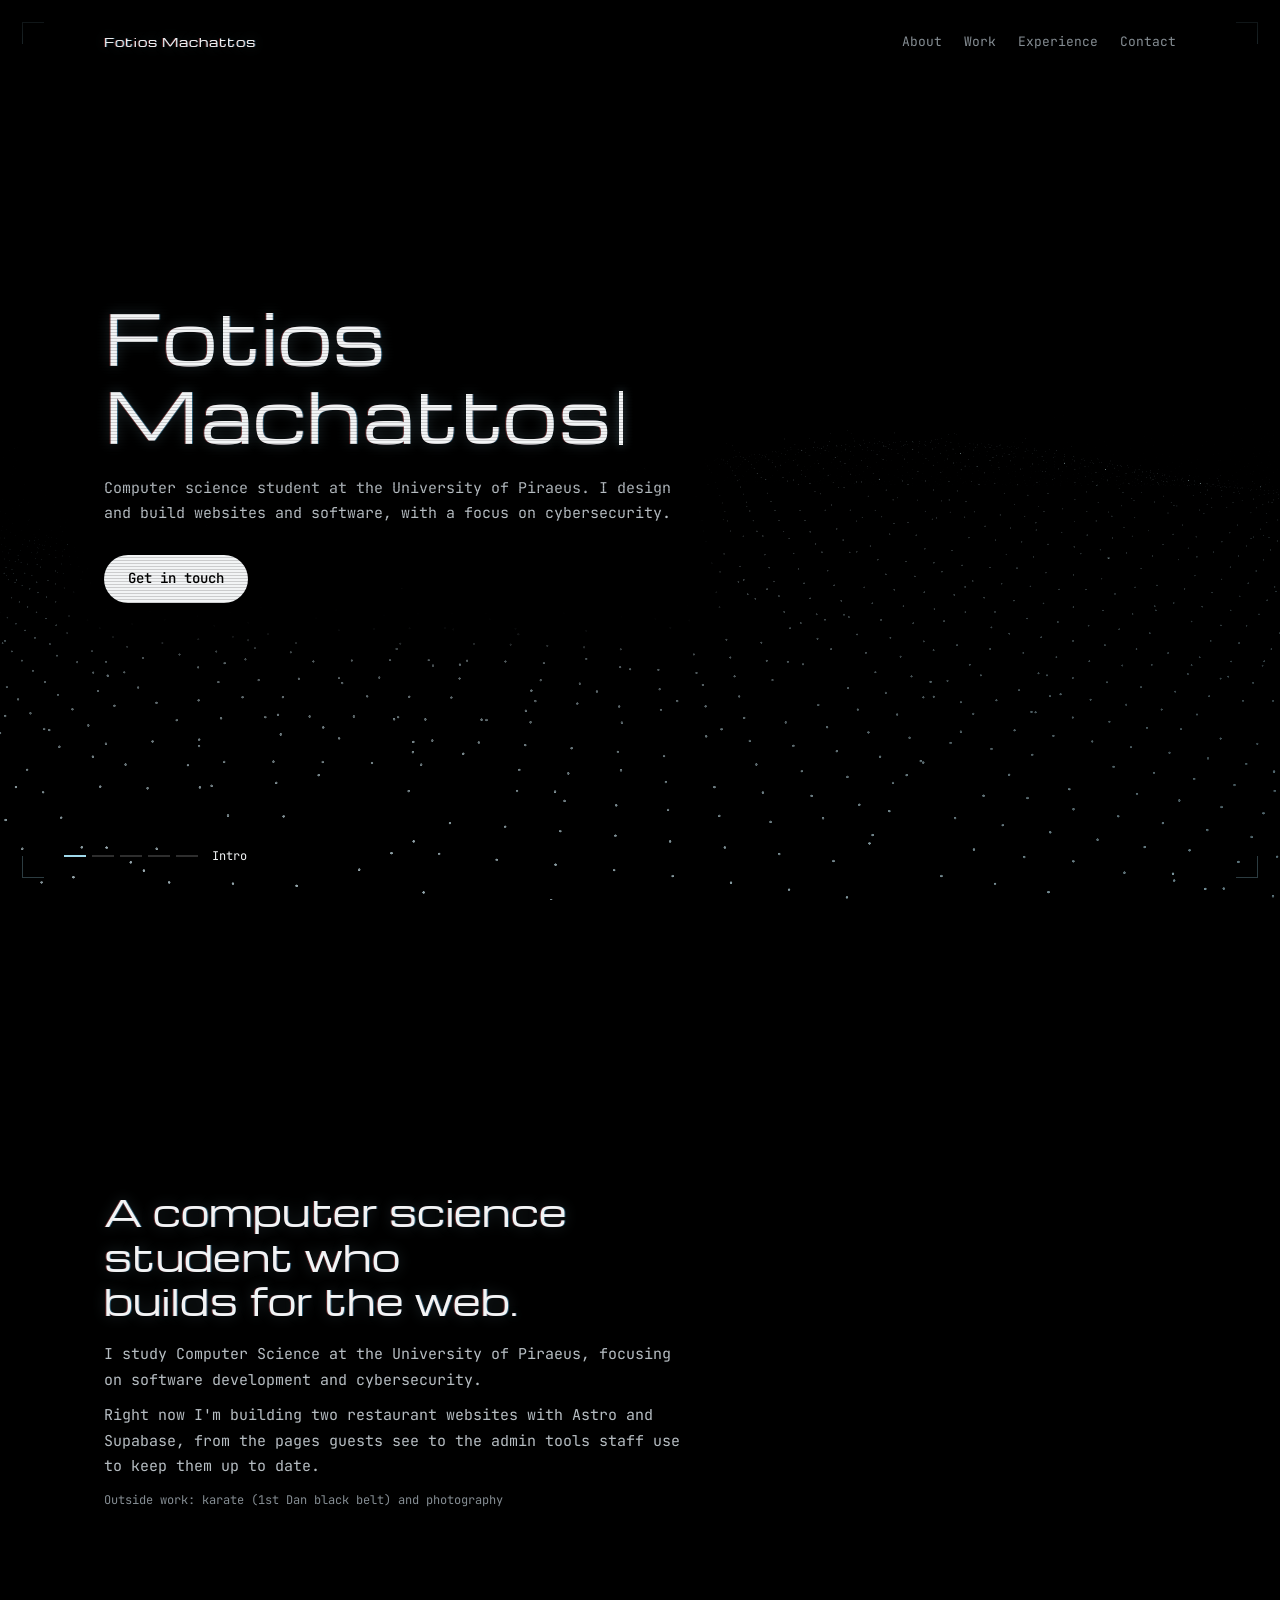
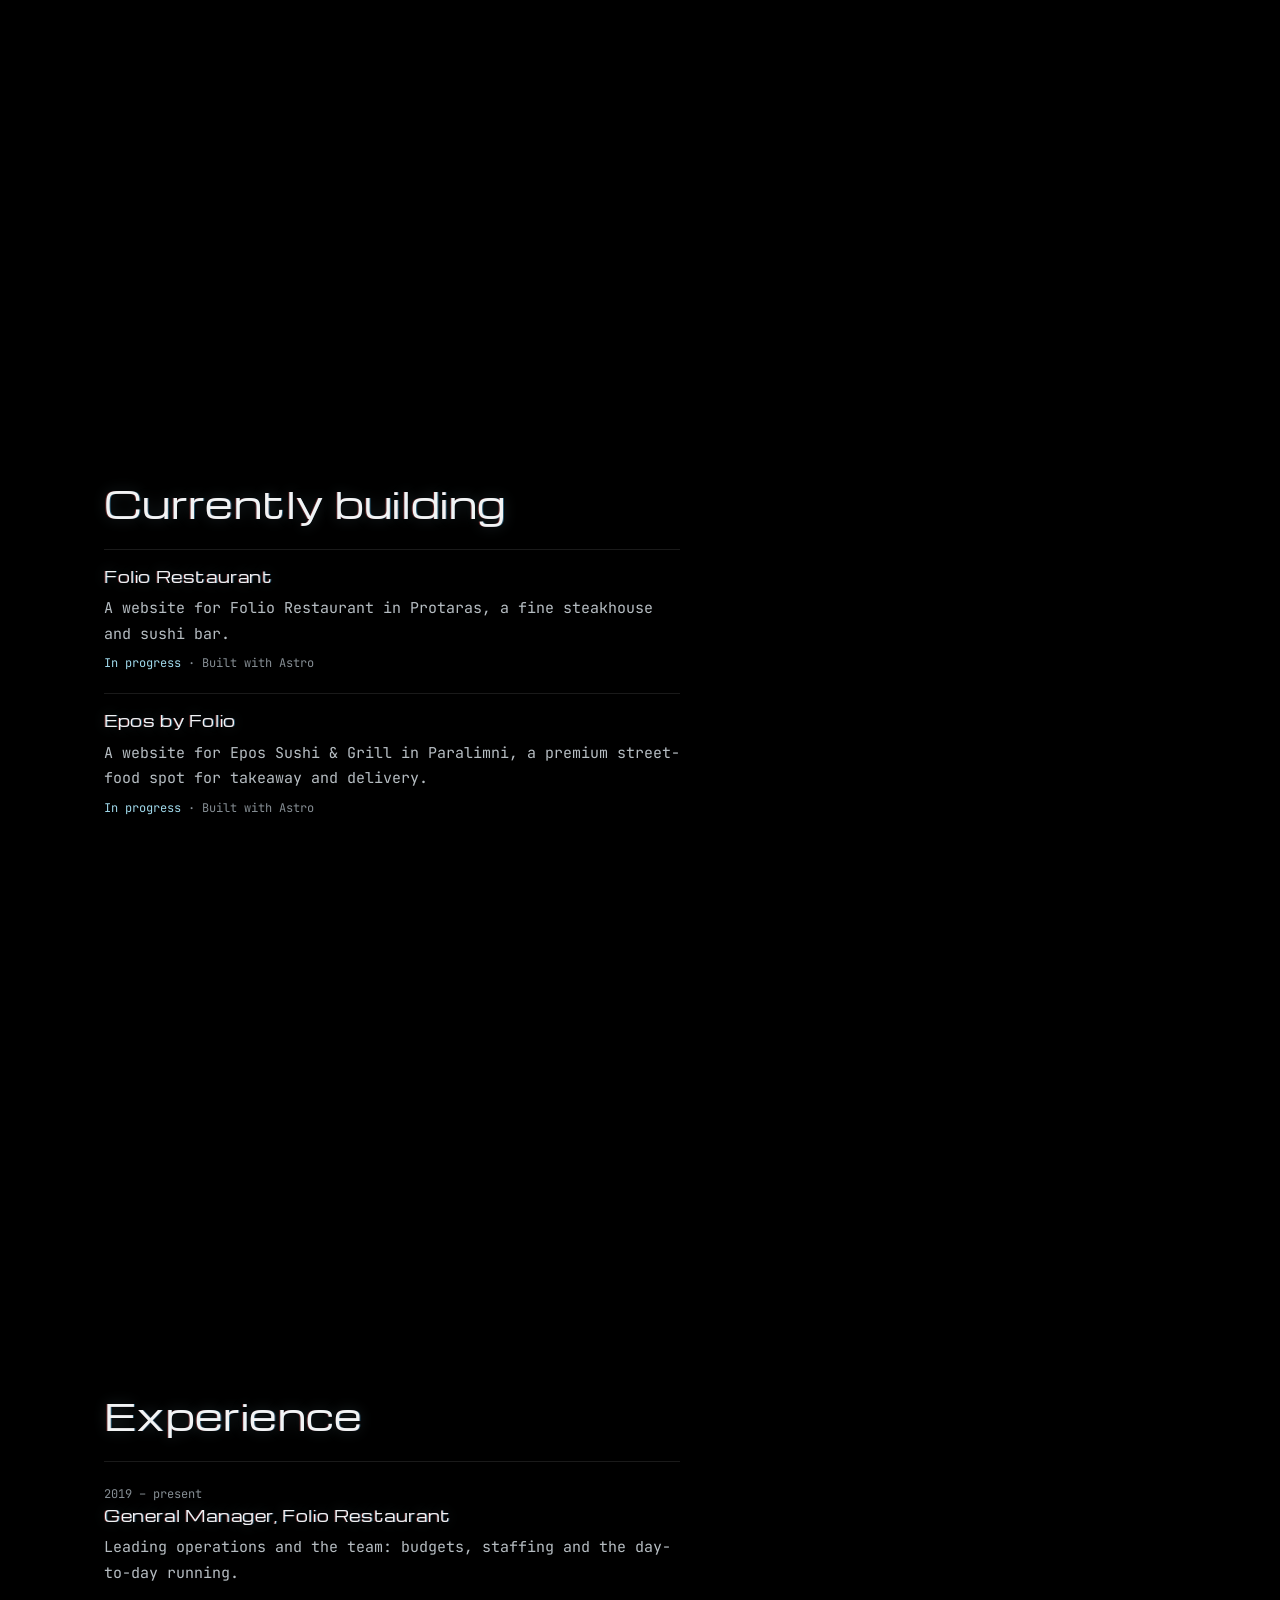
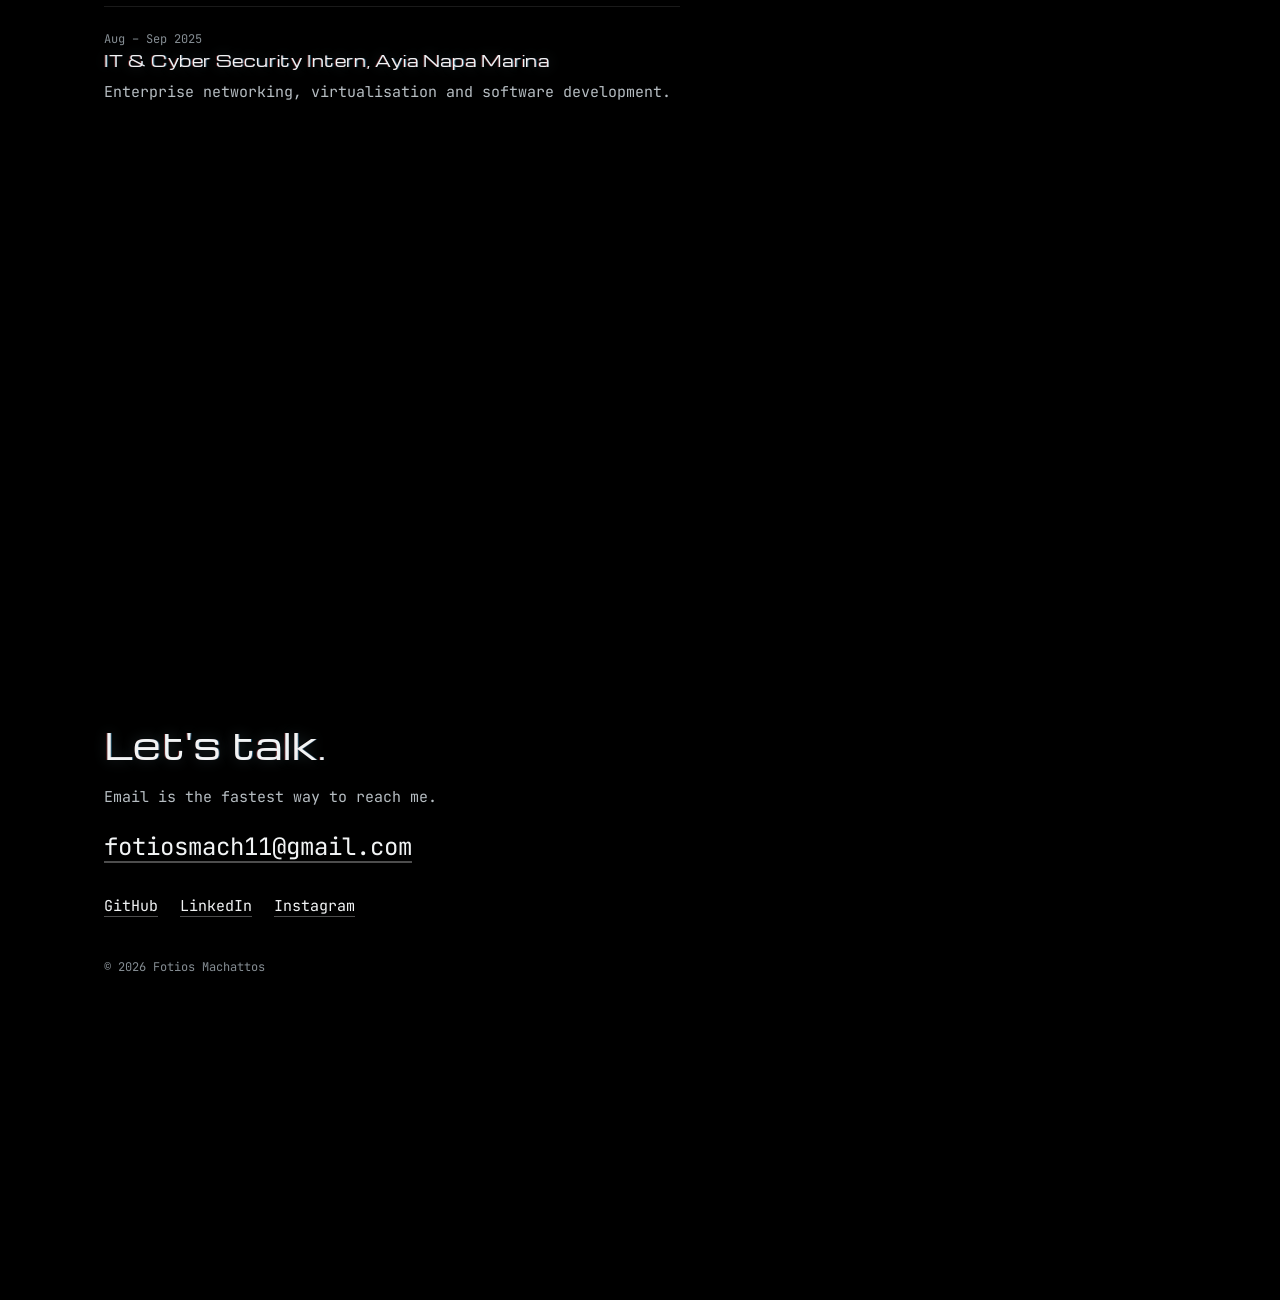
==== index.html @ 20bb39dd "Let the dots show behind text on phones - Replace the dark glow behind text with a tight halo around" ====
<!DOCTYPE html>
<html lang="en">
<head>
  <meta charset="UTF-8">
  <meta name="viewport" content="width=device-width, initial-scale=1.0">
  <meta name="description" content="Fotios Machattos — computer science student at the University of Piraeus, building websites and software.">
  <meta name="theme-color" content="#000000">
  <title>Fotios Machattos</title>
  <script>document.documentElement.classList.add('js');</script>
  <link rel="preconnect" href="https://fonts.googleapis.com">
  <link rel="preconnect" href="https://fonts.gstatic.com" crossorigin>
  <link href="https://fonts.googleapis.com/css2?family=JetBrains+Mono:wght@400;500;700&family=Michroma&display=swap" rel="stylesheet">
  <style>
    /* ── Tokens ─────────────────────────────────────────────── */
    :root {
      --fg:     #F2F4F5;
      --fg-2:   #B6BDC2;
      --fg-3:   #858D93;
      --signal: #9FD8EA;
      --line:   rgba(159,216,234,0.28);
      --rule:   rgba(255,255,255,0.1);

      --display: 'Michroma', ui-sans-serif, system-ui, sans-serif;
      --mono:    'JetBrains Mono', ui-monospace, SFMono-Regular, Menlo, monospace;
      --ease-out: cubic-bezier(0.23, 1, 0.32, 1);
      --gutter: 64px;
    }

    *, *::before, *::after { box-sizing: border-box; margin: 0; padding: 0; }
    html { -webkit-tap-highlight-color: transparent; scroll-padding-top: 96px; }
    @media (prefers-reduced-motion: no-preference) { html { scroll-behavior: smooth; } }
    body {
      font-family: var(--mono);
      font-size: 0.9375rem;
      line-height: 1.7;
      background: #000;
      color: var(--fg-2);
      overflow-x: hidden;
      -webkit-font-smoothing: antialiased;
    }
    a { color: inherit; text-decoration: none; }
    a, button { touch-action: manipulation; }
    button { border: none; background: none; cursor: pointer; font: inherit; color: inherit; }
    ::selection { background: var(--signal); color: #000; }
    :focus-visible { outline: 2px solid var(--signal); outline-offset: 4px; border-radius: 2px; }
    h1, h2, h3 { font-family: var(--display); font-weight: 400; color: var(--fg); text-wrap: balance; }
    p { text-wrap: pretty; }
    .sr-only { position: absolute; width: 1px; height: 1px; overflow: hidden; clip-path: inset(50%); white-space: nowrap; }
    .skip { position: absolute; left: 16px; top: -60px; z-index: 2000; background: var(--fg); color: #000; padding: 10px 16px; border-radius: 999px; }
    .skip:focus { top: 16px; }

    /* ── Scene ──────────────────────────────────────────────── */
    .terrain { position: fixed; left: 0; top: 0; width: 100%; height: 100vh; height: 100lvh; z-index: 0; pointer-events: none; opacity: 0; transition: opacity 1.4s ease-out; }
    .terrain.on { opacity: 1; }
    main { position: relative; z-index: 1; overflow-x: clip; }

    /* ── Frame: corner brackets + chapter rail ──────────────── */
    .corner { position: fixed; z-index: 9; width: 22px; height: 22px; border: 1px solid var(--line); pointer-events: none; }
    .corner.tl { top: 22px; left: 22px; border-right: 0; border-bottom: 0; }
    .corner.tr { top: 22px; right: 22px; border-left: 0; border-bottom: 0; }
    .corner.bl { bottom: 22px; left: 22px; border-right: 0; border-top: 0; }
    .corner.br { bottom: 22px; right: 22px; border-left: 0; border-top: 0; }
    .rail { position: fixed; z-index: 9; left: var(--gutter); bottom: 34px; display: flex; align-items: center; gap: 14px; font-size: 0.75rem; color: var(--fg); pointer-events: none; }
    .ticks { display: flex; gap: 6px; }
    .ticks i { width: 22px; height: 2px; background: rgba(255,255,255,0.18); transition: background-color 0.3s ease; }
    .ticks i.on { background: var(--signal); }

    /* ── Nav ────────────────────────────────────────────────── */
    .nav { position: fixed; z-index: 10; left: 0; right: 0; top: 0; background: linear-gradient(to bottom, rgba(0,0,0,0.85), rgba(0,0,0,0)); }
    .nav-in { max-width: 1200px; margin: 0 auto; padding: 0 var(--gutter); height: 84px; display: flex; align-items: center; gap: 24px; }
    .brand { margin-right: auto; display: inline-flex; align-items: center; min-height: 44px; font-family: var(--display); font-size: 0.75rem; letter-spacing: 0.08em; color: var(--fg); }
    .nav-links { display: flex; gap: 22px; font-size: 0.8125rem; }
    .nav-links a { display: inline-flex; align-items: center; min-height: 44px; color: var(--fg-3); transition: color 0.15s ease; }
    .nav-links a.active { color: var(--fg); }
    @media (hover: hover) and (pointer: fine) { .nav-links a:hover { color: var(--fg); } }
    .nav-links a:active, .brand:active { opacity: 0.6; }
    .burger { display: none; min-height: 44px; padding: 0 18px; border-radius: 999px; border: 1px solid rgba(255,255,255,0.18); font-size: 0.8125rem; color: var(--fg); }

    .mob {
      position: fixed; inset: 0; z-index: 9;
      background: rgba(0,0,0,0.94);
      backdrop-filter: blur(12px); -webkit-backdrop-filter: blur(12px);
      padding: 96px 22px max(56px, env(safe-area-inset-bottom));
      display: flex; flex-direction: column; justify-content: flex-end; gap: 4px;
      opacity: 0; visibility: hidden;
      transition: opacity 0.2s ease, visibility 0s linear 0.2s;
    }
    .mob.open { opacity: 1; visibility: visible; transition: opacity 0.2s ease, visibility 0s; }
    .mob a { font-family: var(--display); font-size: 1.75rem; line-height: 1.5; color: var(--fg); padding: 6px 10px; border-radius: 10px; }
    .mob a:active { background: rgba(255,255,255,0.08); }
    body.menu-open { overflow: hidden; }

    /* ── Chapters ───────────────────────────────────────────── */
    section { min-height: 100vh; min-height: 100svh; display: flex; align-items: center; padding: 96px 0; }
    .wrap { width: 100%; max-width: 1200px; margin: 0 auto; padding: 0 var(--gutter); }
    .copy { max-width: 36rem; position: relative; }
    .copy::before {                               /* soft dark glow so text reads over the dots */
      content: ''; position: absolute; inset: -18% -25% -18% -15%; z-index: -1;
      background: radial-gradient(closest-side, rgba(0,0,0,0.65), transparent);
    }
    .copy p + p { margin-top: 10px; }

    .name { font-size: clamp(2.2rem, 5.4vw, 4.6rem); line-height: 1.12; letter-spacing: 0.01em; margin-bottom: 24px; }
    h2 { font-size: clamp(1.5rem, 2.8vw, 2.3rem); line-height: 1.25; letter-spacing: 0.01em; margin-bottom: 18px; }
    .meta { font-size: 0.75rem; color: var(--fg-3); }
    .tag { color: var(--signal); }

    .cta {
      display: inline-flex; align-items: center; min-height: 48px; margin-top: 28px; padding: 0 24px;
      border-radius: 999px; background: var(--fg); color: #000; font-weight: 500; font-size: 0.875rem;
      transition: background-color 0.15s ease, transform 0.15s var(--ease-out);
    }
    @media (hover: hover) and (pointer: fine) { .cta:hover { background: var(--signal); } }
    .cta:active { transform: scale(0.97); }

    .list { list-style: none; display: grid; gap: 20px; margin-top: 22px; }
    .item { padding-top: 16px; border-top: 1px solid var(--rule); }
    .item h3 { font-size: 0.9375rem; letter-spacing: 0.04em; line-height: 1.5; margin-bottom: 8px; }
    .item .meta { margin-top: 6px; }

    .email {
      display: inline-flex; align-items: center; min-height: 44px; margin-top: 14px;
      font-size: clamp(1.1rem, 2vw, 1.5rem); color: var(--fg); overflow-wrap: anywhere;
      text-decoration: underline; text-underline-offset: 6px; text-decoration-color: rgba(255,255,255,0.3);
      transition: color 0.15s ease, text-decoration-color 0.15s ease;
    }
    .links { display: flex; flex-wrap: wrap; gap: 4px 22px; margin-top: 16px; }
    .links a {
      display: inline-flex; align-items: center; min-height: 44px; color: var(--fg);
      text-decoration: underline; text-underline-offset: 5px; text-decoration-color: rgba(255,255,255,0.3);
      transition: color 0.15s ease, text-decoration-color 0.15s ease;
    }
    @media (hover: hover) and (pointer: fine) {
      .email:hover, .links a:hover { color: var(--signal); text-decoration-color: var(--signal); }
    }
    .email:active, .links a:active { opacity: 0.6; }

    /* ── Motion: each chapter's lines rise in, once ─────────── */
    .js .rise { opacity: 0; transform: translateY(12px); }
    .js .rise.in { opacity: 1; transform: none; transition: opacity 0.9s var(--ease-out) var(--d, 0ms), transform 0.9s var(--ease-out) var(--d, 0ms); }

    /* ── Phones ─────────────────────────────────────────────── */
    @media (max-width: 760px) {
      :root { --gutter: 22px; }
      .nav-links { display: none; }
      .burger { display: inline-flex; align-items: center; }
      .corner { width: 16px; height: 16px; }
      .corner.tl, .corner.bl { left: 10px; } .corner.tr, .corner.br { right: 10px; }
      .corner.tl, .corner.tr { top: 10px; } .corner.bl, .corner.br { bottom: 10px; }
      .rail { display: none; }                                   /* the menu does this job on phones */
      .nav { background: linear-gradient(to bottom, #000 0%, #000 62%, rgba(0,0,0,0) 100%); padding-bottom: 14px; }
      body { font-size: 0.875rem; line-height: 1.65; }
      section { display: block; min-height: 0; padding: 46svh 0 72px; }   /* a window of dots, then the text */
      #top { display: flex; align-items: flex-end; min-height: 100svh; padding: 96px 0 64px; }
      .name { font-size: 2.15rem; margin-bottom: 18px; }
      h2 { font-size: 1.35rem; margin-bottom: 14px; }
      .cta { margin-top: 22px; }
      .list { gap: 16px; margin-top: 18px; }
      .item { padding-top: 14px; }
      /* phones: no dark shapes behind the text; each letter gets a tight dark halo instead,
         so the dots stay visible right up to the words */
      .copy::before { display: none; }
      .copy p, .copy .meta, .copy .email, .copy .links a, .item h3 {
        text-shadow: 0 0 2px #000, 0 0 5px #000, 0 0 10px rgba(0,0,0,0.85); }
      h1, h2 { text-shadow: 0 0 2px #000, 0 0 8px #000, -0.6px 0 rgba(255,90,90,0.35), 0.6px 0 rgba(90,200,255,0.4); }
      .crt { background:
        repeating-linear-gradient(to bottom, rgba(0,0,0,0) 0 2px, rgba(0,0,0,0.09) 2px 3px),
        radial-gradient(ellipse 140% 100% at 50% 50%, transparent 70%, rgba(0,0,0,0.3) 100%); }
    }

    /* ── CRT touches ────────────────────────────────────────── */
    /* faint scanlines + darker edges, like curved glass */
    .crt { position: fixed; inset: 0; z-index: 8; pointer-events: none;
      background:
        repeating-linear-gradient(to bottom, rgba(0,0,0,0) 0 2px, rgba(0,0,0,0.16) 2px 3px),
        radial-gradient(ellipse 120% 95% at 50% 50%, transparent 60%, rgba(0,0,0,0.45) 100%); }
    /* phosphor glow with a hair of colour fringe on display type */
    h1, h2, .item h3, .brand {
      text-shadow: -0.6px 0 rgba(255,90,90,0.35), 0.6px 0 rgba(90,200,255,0.4), 0 0 14px rgba(159,216,234,0.22); }
    /* the name: two fixed lines, with a thin terminal cursor blinking after it */
    .name .ln { display: block; white-space: nowrap; }
    .cursor { display: inline-block; width: max(3px, 0.06em); height: 0.78em; margin-left: 0.1em; background: var(--fg);
      vertical-align: -0.02em; box-shadow: 0 0 10px rgba(159,216,234,0.45);
      animation: blink 1.06s steps(1) infinite; }
    @keyframes blink { 0%, 100% { opacity: 1; } 50% { opacity: 0; } }

    @media (prefers-reduced-motion: reduce) {
      .cursor { animation: none; }
      .js .rise, .js .rise.in { transform: none; transition: opacity 0.3s ease; }
      .terrain, .mob { transition: none; }
    }
  </style>
</head>
<body>
  <a href="#about" class="skip">Skip to content</a>
  <canvas class="terrain" id="terrain" aria-hidden="true"></canvas>

  <div class="crt" aria-hidden="true"></div>
  <div aria-hidden="true">
    <span class="corner tl"></span><span class="corner tr"></span><span class="corner bl"></span><span class="corner br"></span>
    <div class="rail"><span class="ticks"><i></i><i></i><i></i><i></i><i></i></span><span id="railName">Intro</span></div>
  </div>

  <header class="nav">
    <div class="nav-in">
      <a class="brand" href="#top">Fotios Machattos</a>
      <nav class="nav-links" aria-label="Main">
        <a href="#about">About</a><a href="#projects">Work</a><a href="#experience">Experience</a><a href="#contact">Contact</a>
      </nav>
      <button class="burger" id="burger" type="button" aria-expanded="false" aria-controls="mob">Menu</button>
    </div>
  </header>

  <nav class="mob" id="mob" role="dialog" aria-modal="true" aria-label="Menu">
    <a href="#about">About</a>
    <a href="#projects">Work</a>
    <a href="#experience">Experience</a>
    <a href="#contact">Contact</a>
  </nav>

  <main>
    <section id="top" data-name="Intro"><div class="wrap"><div class="copy">
      <h1 class="name rise" aria-label="Fotios Machattos"><span class="ln" aria-hidden="true"><span data-decode>Fotios</span></span><span class="ln" aria-hidden="true"><span data-decode>Machattos</span><span class="cursor"></span></span></h1>
      <p class="rise">Computer science student at the University of Piraeus. I design and build websites and software, with a focus on cybersecurity.</p>
      <a class="cta rise" href="#contact">Get in touch</a>
    </div></div></section>

    <section id="about" data-name="About"><div class="wrap"><div class="copy">
      <h2 class="rise">A computer science student who builds for the web.</h2>
      <p class="rise">I study Computer Science at the University of Piraeus, focusing on software development and cybersecurity.</p>
      <p class="rise">Right now I'm building two restaurant websites with Astro and Supabase, from the pages guests see to the admin tools staff use to keep them up to date.</p>
      <p class="meta rise">Outside work: karate (1st Dan black belt) and photography</p>
    </div></div></section>

    <section id="projects" data-name="Work"><div class="wrap"><div class="copy">
      <h2 class="rise" id="workTitle">Currently building</h2>
      <ul class="list" id="projectList"></ul>
    </div></div></section>

    <section id="experience" data-name="Experience"><div class="wrap"><div class="copy">
      <h2 class="rise">Experience</h2>
      <ul class="list">
        <li class="item rise"><p class="meta"><time datetime="2019">2019 – present</time></p><h3>General Manager, Folio Restaurant</h3><p>Leading operations and the team: budgets, staffing and the day-to-day running.</p></li>
        <li class="item rise"><p class="meta"><time datetime="2025-08">Aug – Sep 2025</time></p><h3>IT &amp; Cyber Security Intern, Ayia Napa Marina</h3><p>Enterprise networking, virtualisation and software development.</p></li>
      </ul>
    </div></div></section>

    <section id="contact" data-name="Contact"><div class="wrap"><div class="copy">
      <h2 class="rise">Let's talk.</h2>
      <p class="rise">Email is the fastest way to reach me.</p>
      <a class="email rise" href="mailto:fotiosmach11@gmail.com">fotiosmach11@gmail.com</a>
      <div class="links rise">
        <a href="https://github.com/fotios11" target="_blank" rel="noopener noreferrer">GitHub<span class="sr-only"> (opens in new tab)</span></a>
        <a href="https://www.linkedin.com/in/fotios-machattos/" target="_blank" rel="noopener noreferrer">LinkedIn<span class="sr-only"> (opens in new tab)</span></a>
        <a href="https://www.instagram.com/fmachattos11/" target="_blank" rel="noopener noreferrer">Instagram<span class="sr-only"> (opens in new tab)</span></a>
      </div>
      <p class="meta rise" style="margin-top:28px">© 2026 Fotios Machattos</p>
    </div></div></section>
  </main>

  <script>
    'use strict';
    const html = document.documentElement;
    const reduce = matchMedia('(prefers-reduced-motion: reduce)').matches;

    /* ════════════════════════════════════════════════════════════
       PROJECTS — edit this list to add, change or remove projects.
       status: "in progress" or "finished"; link is optional
       (when set, the project name links to the site).
       ════════════════════════════════════════════════════════════ */
    const PROJECTS = [
      { title: 'Folio Restaurant', status: 'in progress', tech: 'Astro', link: '',
        summary: 'A website for Folio Restaurant in Protaras, a fine steakhouse and sushi bar.' },
      { title: 'Epos by Folio', status: 'in progress', tech: 'Astro', link: '',
        summary: 'A website for Epos Sushi & Grill in Paralimni, a premium street-food spot for takeaway and delivery.' }
    ];
    (function () {
      const esc = s => String(s).replace(/[&<>"]/g, c => ({ '&': '&amp;', '<': '&lt;', '>': '&gt;', '"': '&quot;' }[c]));
      document.getElementById('workTitle').textContent = PROJECTS.every(p => p.status !== 'finished') ? 'Currently building' : 'Work';
      document.getElementById('projectList').innerHTML = PROJECTS.map(p => `
        <li class="item rise">
          <h3>${p.link ? `<a href="${esc(p.link)}" target="_blank" rel="noopener noreferrer">${esc(p.title)}<span class="sr-only"> (opens in new tab)</span></a>` : esc(p.title)}</h3>
          <p>${esc(p.summary)}</p>
          <p class="meta"><span class="tag">${p.status === 'finished' ? 'Finished' : 'In progress'}</span>${p.tech ? ` · Built with ${esc(p.tech)}` : ''}</p>
        </li>`).join('');
    })();

    /* ── Mobile menu ───────────────────────────────────────── */
    const burger = document.getElementById('burger'), mob = document.getElementById('mob');
    const outside = [document.querySelector('main')];
    function setMenu(open) {
      mob.classList.toggle('open', open);
      document.body.classList.toggle('menu-open', open);
      outside.forEach(el => { el.inert = open; });
      burger.setAttribute('aria-expanded', String(open));
      burger.textContent = open ? 'Close' : 'Menu';
      if (open) mob.querySelector('a').focus();
    }
    burger.addEventListener('click', () => setMenu(!mob.classList.contains('open')));
    mob.querySelectorAll('a').forEach(a => a.addEventListener('click', () => setMenu(false)));

    /* In-page links: scroll so the section's text sits fully on screen,
       not just the top of the section */
    document.querySelectorAll('a[href^="#"]').forEach(a => a.addEventListener('click', e => {
      const target = document.querySelector(a.getAttribute('href'));
      if (!target) return;
      e.preventDefault();
      const copy = target.querySelector('.copy') || target;
      requestAnimationFrame(() => {                             // after the menu has closed
        const r = copy.getBoundingClientRect(), navH = 84, room = innerHeight - navH;
        const y = r.height < room - 48
          ? scrollY + r.top - navH - (room - r.height) * 0.6       // text a little below centre, scene above
          : scrollY + r.top - navH - 16;
        const fullScreen = target.offsetHeight <= innerHeight + 2;   // desktop: one section = one screen
        const top = target.id === 'top' ? 0 : fullScreen ? target.offsetTop : Math.max(0, y);
        scrollTo({ top, behavior: reduce ? 'auto' : 'smooth' });
        history.replaceState(null, '', a.getAttribute('href'));
      });
    }));
    addEventListener('keydown', e => { if (e.key === 'Escape' && mob.classList.contains('open')) { setMenu(false); burger.focus(); } });
    document.addEventListener('touchstart', () => {}, { passive: true });

    /* ── Active nav + chapter rail ─────────────────────────── */
    const navAs = document.querySelectorAll('.nav-links a'), ticks = document.querySelectorAll('.ticks i');
    const secs = [...document.querySelectorAll('main section')];
    const io = new IntersectionObserver(es => es.forEach(en => {
      if (!en.isIntersecting) return;
      const i = secs.indexOf(en.target);
      navAs.forEach(a => a.classList.toggle('active', a.getAttribute('href') === '#' + en.target.id));
      ticks.forEach((t, k) => t.classList.toggle('on', k <= i));
      document.getElementById('railName').textContent = en.target.dataset.name;
    }), { rootMargin: '-45% 0px -50% 0px' });
    secs.forEach(s => io.observe(s));

    /* ── Decode: headings resolve left to right through random glyphs ── */
    const GLYPHS = 'ABCDEFGHJKMNPRSTVXZ0123456789#%/<>=+';
    function decode(el, dur = 900) {
      if (reduce) return;
      const final = el.dataset.text || (el.dataset.text = el.textContent);
      const start = performance.now(); let last = 0;
      clearTimeout(el._done); el._done = setTimeout(() => { el.textContent = final; }, dur + 150);   // always finishes
      (function frame(now) {
        const t = (now - start) / dur;
        if (now - last > 40) {
          last = now;
          const n = Math.floor(t * final.length);
          el.textContent = final.slice(0, n)
            + [...final.slice(n, n + 3)].map(c => c === ' ' ? ' ' : GLYPHS[Math.random() * GLYPHS.length | 0]).join('')
            + final.slice(n + 3).replace(/\S/g, ' ');
        }
        if (t < 1) requestAnimationFrame(frame); else el.textContent = final;
      })(start);
    }
    document.querySelectorAll('h2').forEach(h => h.setAttribute('aria-label', h.textContent));   // screen readers get the real text

    /* ── Reveals ───────────────────────────────────────────── */
    const rev = new IntersectionObserver(es => es.filter(e => e.isIntersecting).forEach(en => {
      en.target.querySelectorAll('.rise').forEach((el, i) => { el.style.setProperty('--d', i * 90 + 'ms'); el.classList.add('in'); });
      en.target.querySelectorAll('[data-decode], h2').forEach((h, k) =>
        setTimeout(() => decode(h, h.matches('[data-decode]') ? 700 : 900), 120 + k * 260));
      rev.unobserve(en.target);
    }), { rootMargin: '0px 0px -10% 0px' });
    secs.forEach(s => rev.observe(s));

    /* ── 3D stage: one dot field that the page scrolls through ─
       hero → about → projects → experience → contact
       terrain → low glide → bird's-eye → tunnel → globe       */
    (function () {
      const hero = document.getElementById('top');
      const canvas = document.getElementById('terrain');
      const name = document.querySelector('.name');
      const gl = canvas.getContext('webgl', { antialias: false, alpha: true, premultipliedAlpha: false });
      if (!gl) return;                                   // keep the CSS floor
      hero.classList.add('gl');

      const VS = `
        attribute vec2 aGrid;
        uniform float uTime; uniform vec2 uBump; uniform float uBumpAmp; uniform float uAmp;
        uniform float uTun; uniform float uSph; uniform vec3 uSphC; uniform float uSphR;
        uniform mat4 uProj; uniform mat4 uView; uniform float uPx;
        varying float vFog; varying float vH;
        float ease(float t) { return t * t * (3.0 - 2.0 * t); }
        void main() {
          float x = aGrid.x, z = aGrid.y;
          float h = sin(x * 0.3 + uTime * 0.5) * 0.45
                  + sin(z * 0.42 - uTime * 0.65) * 0.32
                  + sin((x + z) * 0.18 + uTime * 0.3) * 0.4;
          float rnd = fract(sin(dot(aGrid, vec2(12.9898, 78.233))) * 43758.5453);

          /* terrain */
          vec2 d = vec2(x, z) - uBump;
          float bump = uBumpAmp * exp(-dot(d, d) * 0.045);
          vec3 T = vec3(x, h * uAmp + bump, z);

          /* tunnel: the field curls around the z axis */
          float ang = x / 26.0 * 3.14159 + uTime * 0.04;
          float r = 4.6 + h * 0.3;
          vec3 P = vec3(sin(ang) * r, cos(ang) * r, z);

          /* globe */
          float u = (x + 26.0) / 52.0, v = (4.0 - z) / 50.0;
          float th = u * 6.28318 + uTime * 0.12, ph = v * 3.14159;
          vec3 S = uSphC + uSphR * (1.0 + h * 0.025) * vec3(sin(ph) * cos(th), cos(ph), sin(ph) * sin(th));

          /* staggered morph: each dot leaves at a slightly different moment */
          float bt = ease(clamp(uTun * 1.5 - rnd * 0.5, 0.0, 1.0));
          float bs = ease(clamp(uSph * 1.5 - rnd * 0.5, 0.0, 1.0));
          vec3 pos = mix(mix(T, P, bt), S, bs);

          vec4 mv = uView * vec4(pos, 1.0);
          gl_Position = uProj * mv;
          float depth = -mv.z;
          gl_PointSize = clamp(uPx * 24.0 / depth, 1.2, 4.0 * uPx);
          vFog = clamp(1.0 - (depth - 4.0) / 46.0, 0.0, 1.0);
          vH = h;
        }`;
      const FS = `
        precision mediump float;
        uniform vec3 uNear; uniform vec3 uFar;
        uniform float uAlpha; uniform float uTop; uniform vec2 uRes;
        uniform vec4 uCalmA; uniform vec4 uCalmB; uniform float uCalm;
        varying float vFog; varying float vH;
        void main() {
          vec2 c = gl_PointCoord - 0.5;
          float r = dot(c, c);
          if (r > 0.25) discard;
          float a = smoothstep(0.25, 0.06, r);
          vec3 col = mix(uFar, uNear, clamp(vH * 0.45 + 0.35, 0.0, 1.0));
          /* hero: keep the top of the screen clear behind the name */
          float sy = gl_FragCoord.y / uRes.y;
          float top = mix(1.0, smoothstep(0.82, 0.48, sy), uTop);
          /* dots behind text fade softly so the words stay readable (rects in pixels: x0, y0, x1, y1) */
          vec2 p = gl_FragCoord.xy; float f = 60.0 * uRes.y / 900.0;
          float mA = smoothstep(uCalmA.x - f, uCalmA.x, p.x) * smoothstep(uCalmA.z + f, uCalmA.z, p.x) * smoothstep(uCalmA.y - f, uCalmA.y, p.y) * smoothstep(uCalmA.w + f, uCalmA.w, p.y);
          float mB = smoothstep(uCalmB.x - f, uCalmB.x, p.x) * smoothstep(uCalmB.z + f, uCalmB.z, p.x) * smoothstep(uCalmB.y - f, uCalmB.y, p.y) * smoothstep(uCalmB.w + f, uCalmB.w, p.y);
          float calm = 1.0 - uCalm * max(mA, mB);
          gl_FragColor = vec4(col, a * vFog * vFog * uAlpha * top * calm);
        }`;
      function sh(type, src) { const o = gl.createShader(type); gl.shaderSource(o, src); gl.compileShader(o); return o; }
      const prog = gl.createProgram();
      gl.attachShader(prog, sh(gl.VERTEX_SHADER, VS));
      gl.attachShader(prog, sh(gl.FRAGMENT_SHADER, FS));
      gl.linkProgram(prog);
      if (!gl.getProgramParameter(prog, gl.LINK_STATUS)) { hero.classList.remove('gl'); return; }
      gl.useProgram(prog);

      /* Grid of points (a bit sparser on small screens) */
      const step = innerWidth < 720 ? 0.36 : 0.3;
      const pts = [];
      for (let z = 14; z > -46; z -= step) for (let x = -26; x <= 26; x += step) pts.push(x, z);
      const count = pts.length / 2;
      gl.bindBuffer(gl.ARRAY_BUFFER, gl.createBuffer());
      gl.bufferData(gl.ARRAY_BUFFER, new Float32Array(pts), gl.STATIC_DRAW);
      const aGrid = gl.getAttribLocation(prog, 'aGrid');
      gl.enableVertexAttribArray(aGrid);
      gl.vertexAttribPointer(aGrid, 2, gl.FLOAT, false, 0, 0);

      const U = {};
      ['uTime','uBump','uBumpAmp','uAmp','uTun','uSph','uSphC','uSphR','uProj','uView','uPx',
       'uNear','uFar','uAlpha','uTop','uRes','uCalmA','uCalmB','uCalm'].forEach(n => U[n] = gl.getUniformLocation(prog, n));
      gl.enable(gl.BLEND);

      /* Colours follow the theme tokens */
      function hex(v) { v = v.trim().replace('#', ''); return [0, 2, 4].map(i => parseInt(v.slice(i, i + 2), 16) / 255); }
      function setColours() {
        const cs = getComputedStyle(document.documentElement);
        const light = document.documentElement.getAttribute('data-theme') === 'light';
        gl.uniform3fv(U.uNear, hex(cs.getPropertyValue('--fg')));
        gl.uniform3fv(U.uFar, hex(cs.getPropertyValue('--signal')));
        if (light) gl.blendFunc(gl.SRC_ALPHA, gl.ONE_MINUS_SRC_ALPHA);
        else gl.blendFunc(gl.SRC_ALPHA, gl.ONE);           // additive glow on black
        requestDraw();
      }
      new MutationObserver(setColours).observe(document.documentElement, { attributes: true, attributeFilter: ['data-theme'] });

      /* Matrix helpers */
      function perspective(fovy, aspect, near, far) {
        const f = 1 / Math.tan(fovy / 2), nf = 1 / (near - far);
        return [f / aspect, 0, 0, 0, 0, f, 0, 0, 0, 0, (far + near) * nf, -1, 0, 0, 2 * far * near * nf, 0];
      }
      const sub = (a, b) => [a[0] - b[0], a[1] - b[1], a[2] - b[2]];
      const norm = a => { const l = Math.hypot(a[0], a[1], a[2]); return [a[0] / l, a[1] / l, a[2] / l]; };
      const cross = (a, b) => [a[1] * b[2] - a[2] * b[1], a[2] * b[0] - a[0] * b[2], a[0] * b[1] - a[1] * b[0]];
      const dot3 = (a, b) => a[0] * b[0] + a[1] * b[1] + a[2] * b[2];
      function lookAt(eye, target) {
        const f = norm(sub(target, eye)), r = norm(cross(f, [0, 1, 0])), u = cross(r, f);
        return { m: [r[0], u[0], -f[0], 0, r[1], u[1], -f[1], 0, r[2], u[2], -f[2], 0,
                     -dot3(r, eye), -dot3(u, eye), dot3(f, eye), 1], f, r, u };
      }
      const lerp = (a, b, t) => a + (b - a) * t;
      const lerp3 = (a, b, t) => [lerp(a[0], b[0], t), lerp(a[1], b[1], t), lerp(a[2], b[2], t)];

      /* Chapters: one camera + shape state per section */
      const sections = ['top', 'about', 'projects', 'experience', 'contact'].map(id => document.getElementById(id));
      function chapters(portrait) {
        return [
          { eye: [0, 3.4, 10],  tgt: [0, -0.6, -20], amp: 1,   tun: 0, sph: 0, alpha: 1,    top: 1 }, // hero: the field
          { eye: [-4, 2.2, -2], tgt: [6, -1.6, -26], amp: 0.6, tun: 0, sph: 0, alpha: 0.85, top: 0 }, // about: low glide
          { eye: [0, 9, -6],    tgt: [0, -1, -17],   amp: 1.4, tun: 0, sph: 0, alpha: 0.9,  top: 0 }, // projects: bird's-eye
          { eye: [0, 0, 3],     tgt: [0, 0, -30],    amp: 0.7, tun: 1, sph: 0, alpha: portrait ? 0.85 : 0.38, top: 0 }, // experience: tunnel (dimmed on desktop, where text sits over it)
          { eye: [0, 0, 8],     tgt: [0, 0, -12],    amp: 0.4, tun: 0, sph: 1, alpha: portrait ? 0.5 : 0.85, top: 0 } // contact: globe
        ];
      }
      let anchors = [];
      function measure() {
        const max = document.documentElement.scrollHeight - innerHeight;
        const phone = innerWidth < 760;
        anchors = sections.map((el, i) => {
          if (i === 0) return 0;
          /* phones: each chapter is fully formed when its text is on screen (text sits below a window of dots) */
          const c = el.querySelector('.copy');
          const y = phone && c ? c.getBoundingClientRect().top + scrollY - innerHeight * 0.38 : el.offsetTop - innerHeight * 0.35;
          return Math.min(max, y);
        });
      }
      function stageAt(y, portrait) {
        const C = chapters(portrait);
        let i = 0;
        while (i < anchors.length - 2 && y >= anchors[i + 1]) i++;
        const span = Math.max(1, anchors[i + 1] - anchors[i]);
        let f = Math.min(1, Math.max(0, (y - anchors[i]) / span));
        f = f * f * (3 - 2 * f);
        const a = C[i], b = C[i + 1], o = {};
        for (const k of ['amp', 'tun', 'sph', 'alpha', 'top']) o[k] = lerp(a[k], b[k], f);
        o.eye = lerp3(a.eye, b.eye, f); o.tgt = lerp3(a.tgt, b.tgt, f);
        /* inside the tunnel the camera keeps travelling forward */
        o.eye[2] -= o.tun * 6 * f * (i === 3 ? 1 : 0);
        return o;
      }

      /* Input */
      const FOV = 55 * Math.PI / 180;
      let W = 1, H = 1, px = 1;
      let tx = 0, ty = 0, cx = 0, cy = 0, lastMove = -1e9;
      let bump = [0, -8], bumpT = [0, -8];
      let st = null;                                       // smoothed stage state
      const copies = [...document.querySelectorAll('main .copy')];
      let lastW = -1, lastH = -1;
      function resize() {
        /* Phones show/hide the address bar while scrolling, which fires resize with only a small
           height change. Rebuilding the canvas then causes flicker, so ignore those. */
        const w = canvas.clientWidth, h = canvas.clientHeight;
        if (w === lastW && Math.abs(h - lastH) < 160) return;
        lastW = w; lastH = h;
        px = Math.min(devicePixelRatio || 1, 1.75);
        W = canvas.clientWidth; H = canvas.clientHeight;
        canvas.width = Math.round(W * px); canvas.height = Math.round(H * px);
        gl.viewport(0, 0, canvas.width, canvas.height);
        gl.uniform1f(U.uPx, px * (W < 760 ? 1.45 : 1));
        gl.uniform2f(U.uRes, canvas.width, canvas.height);
        measure();
        requestDraw();
      }
      addEventListener('resize', resize, { passive: true });
      addEventListener('load', measure);
      if (!reduce && matchMedia('(pointer: fine)').matches) {
        addEventListener('pointermove', e => {
          tx = e.clientX / innerWidth * 2 - 1;
          ty = e.clientY / innerHeight * 2 - 1;
          lastMove = performance.now();
        }, { passive: true });
      }

      const t0 = performance.now();
      function draw(now = performance.now()) {
        const t = reduce ? 0 : (now - t0) / 1000;
        const portrait = W / H < 1;
        /* Reduced motion: only the hero field, no scroll-driven travel */
        const goal = stageAt(reduce ? 0 : scrollY, portrait);
        if (reduce) goal.alpha *= Math.max(0, 1 - scrollY / (hero.offsetHeight || innerHeight));
        if (!st || reduce) st = goal;
        else {
          const k = 0.09;                                  // camera inertia
          for (const key of ['amp', 'tun', 'sph', 'alpha', 'top']) st[key] = lerp(st[key], goal[key], k);
          st.eye = lerp3(st.eye, goal.eye, k); st.tgt = lerp3(st.tgt, goal.tgt, k);
        }
        cx += (tx - cx) * 0.05; cy += (ty - cy) * 0.05;

        const eye = [st.eye[0] + cx * 1.6, st.eye[1] - cy * 0.5, st.eye[2]];
        /* phones: tilt the camera down so the field fills the tall, narrow screen (not on the globe) */
        const tilt = portrait ? 5.5 * (1 - st.sph) * (1 - st.tun) : 0;
        const cam = lookAt(eye, [st.tgt[0] + cx * 0.6, st.tgt[1] - tilt, st.tgt[2]]);
        gl.uniformMatrix4fv(U.uProj, false, perspective(FOV, W / H, 0.1, 100));
        gl.uniformMatrix4fv(U.uView, false, cam.m);

        /* Bump under the cursor (ray → ground) or wandering on its own */
        if (now - lastMove < 2500 && eye[1] > 0.3) {
          const th = Math.tan(FOV / 2), aspect = W / H;
          const d = [0, 1, 2].map(i => cam.f[i] + cam.r[i] * tx * th * aspect - cam.u[i] * ty * th);
          if (d[1] < -0.02) { const k = -eye[1] / d[1]; bumpT = [eye[0] + d[0] * k, eye[2] + d[2] * k]; }
        } else {
          bumpT = [Math.sin(t * 0.23) * 9, -10 + Math.cos(t * 0.17) * 6];
        }
        bump[0] += (bumpT[0] - bump[0]) * 0.06; bump[1] += (bumpT[1] - bump[1]) * 0.06;

        gl.uniform2fv(U.uBump, bump);
        gl.uniform1f(U.uBumpAmp, reduce ? 0 : 1.3 * (1 - st.tun) * (1 - st.sph));
        gl.uniform1f(U.uTime, t);
        gl.uniform1f(U.uAmp, st.amp);
        gl.uniform1f(U.uTun, st.tun);
        gl.uniform1f(U.uSph, st.sph);
        gl.uniform3fv(U.uSphC, portrait ? [0, 2.4, -12] : [5.6, 0.3, -10]);
        gl.uniform1f(U.uSphR, portrait ? 3.4 : 4.3);
        gl.uniform1f(U.uAlpha, st.alpha);
        gl.uniform1f(U.uTop, st.top);

        /* the text blocks currently on screen, as rectangles in canvas pixels */
        const rects = [];
        for (const c of copies) {
          const r = c.getBoundingClientRect();
          if (r.bottom > 0 && r.top < innerHeight && rects.length < 2)
            rects.push([r.left * px, (H - r.bottom) * px, r.right * px, (H - r.top) * px]);
        }
        while (rects.length < 2) rects.push([-9, -9, -9, -9]);
        gl.uniform4fv(U.uCalmA, rects[0]); gl.uniform4fv(U.uCalmB, rects[1]);
        gl.uniform1f(U.uCalm, portrait ? 0.35 : 0.55);

        gl.clearColor(0, 0, 0, 0);
        gl.clear(gl.COLOR_BUFFER_BIT);
        gl.drawArrays(gl.POINTS, 0, count);

        if (!reduce && !html.classList.contains('boot'))
          name.style.transform = `translate3d(${(-cx * 10).toFixed(2)}px, ${(-cy * 6).toFixed(2)}px, 0)`;
      }

      /* Loop while the page is visible; reduced motion draws only on demand */
      let running = false, pending = false;
      function requestDraw() {
        if (running || pending) return;
        pending = true;
        requestAnimationFrame(now => { pending = false; draw(now); });
      }
      function loop(now) { if (!running) return; draw(now); requestAnimationFrame(loop); }
      function setRunning() {
        const want = !document.hidden && !reduce;
        if (want && !running) { running = true; requestAnimationFrame(loop); }
        else if (!want) running = false;
      }
      document.addEventListener('visibilitychange', setRunning);
      if (reduce) addEventListener('scroll', requestDraw, { passive: true });

      resize(); setColours(); draw();
      setRunning();
      requestAnimationFrame(() => canvas.classList.add('on'));
    })();

  </script>
</body>
</html>
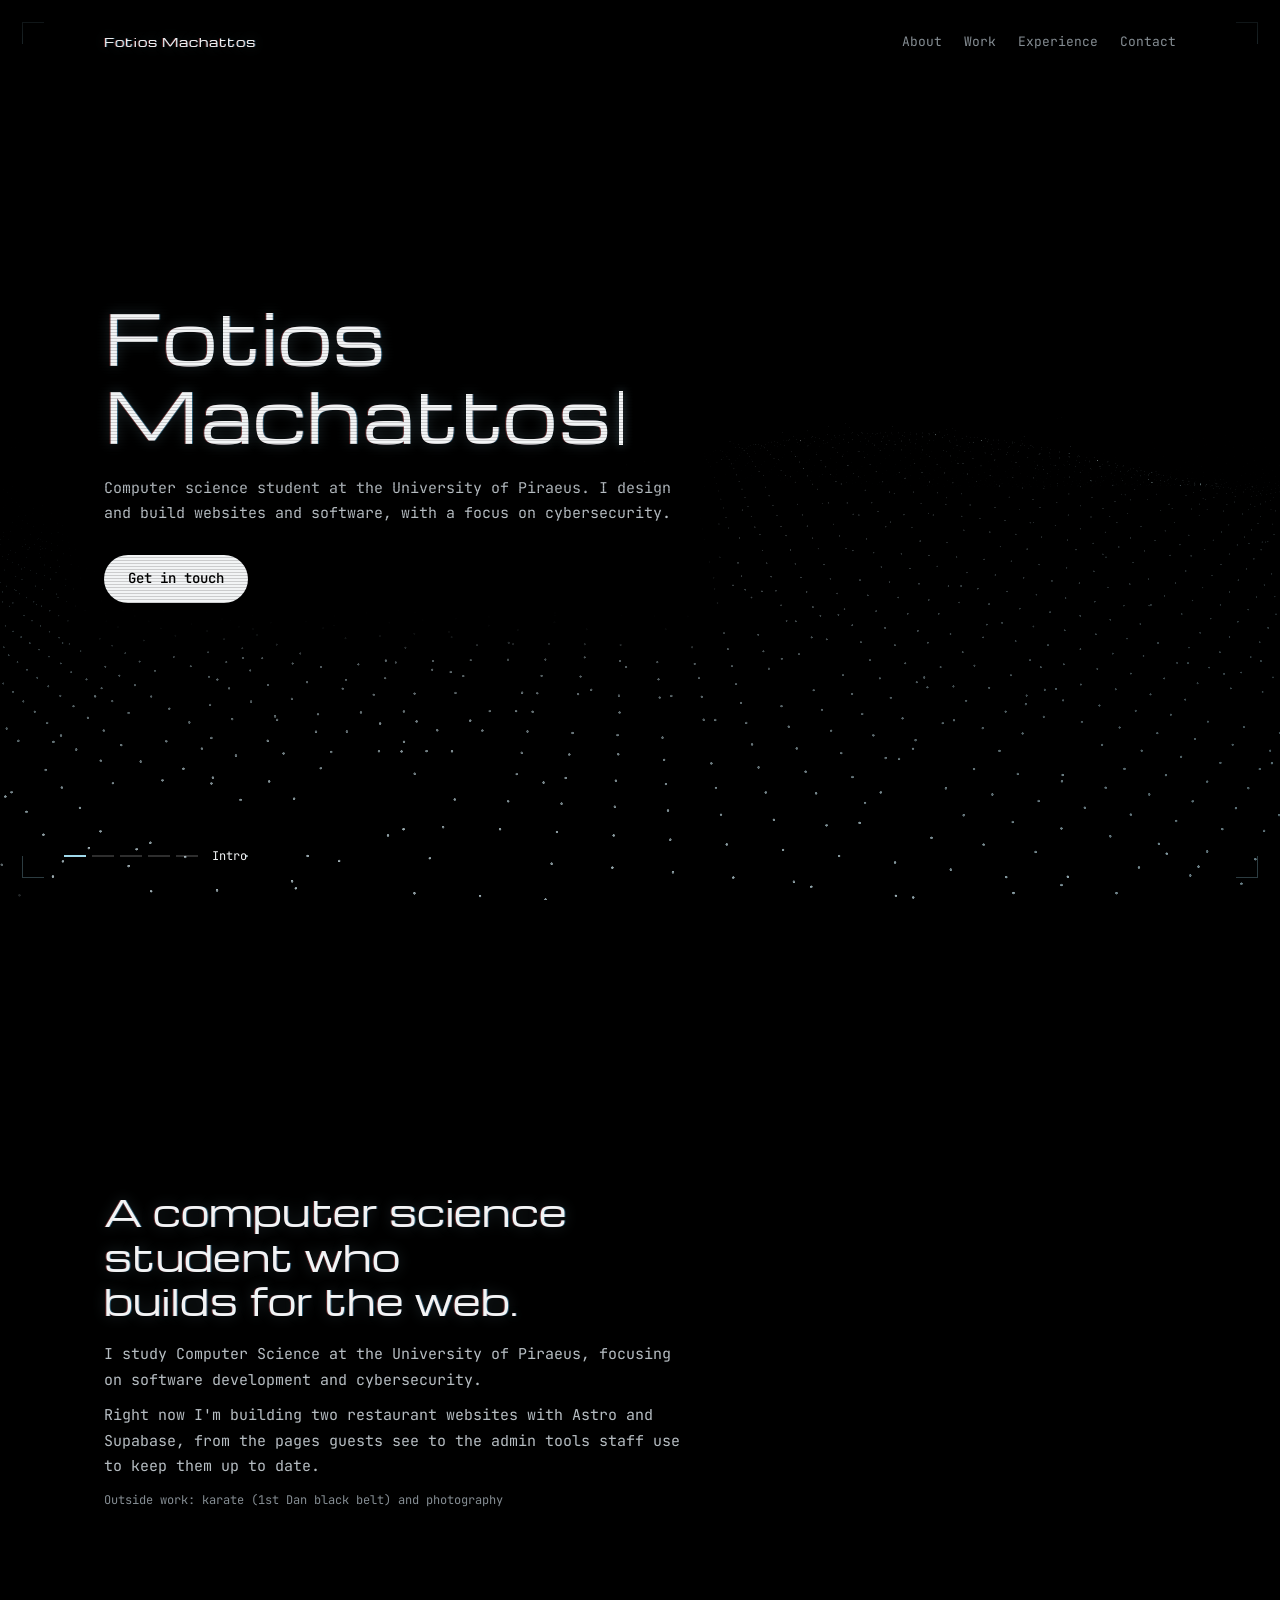
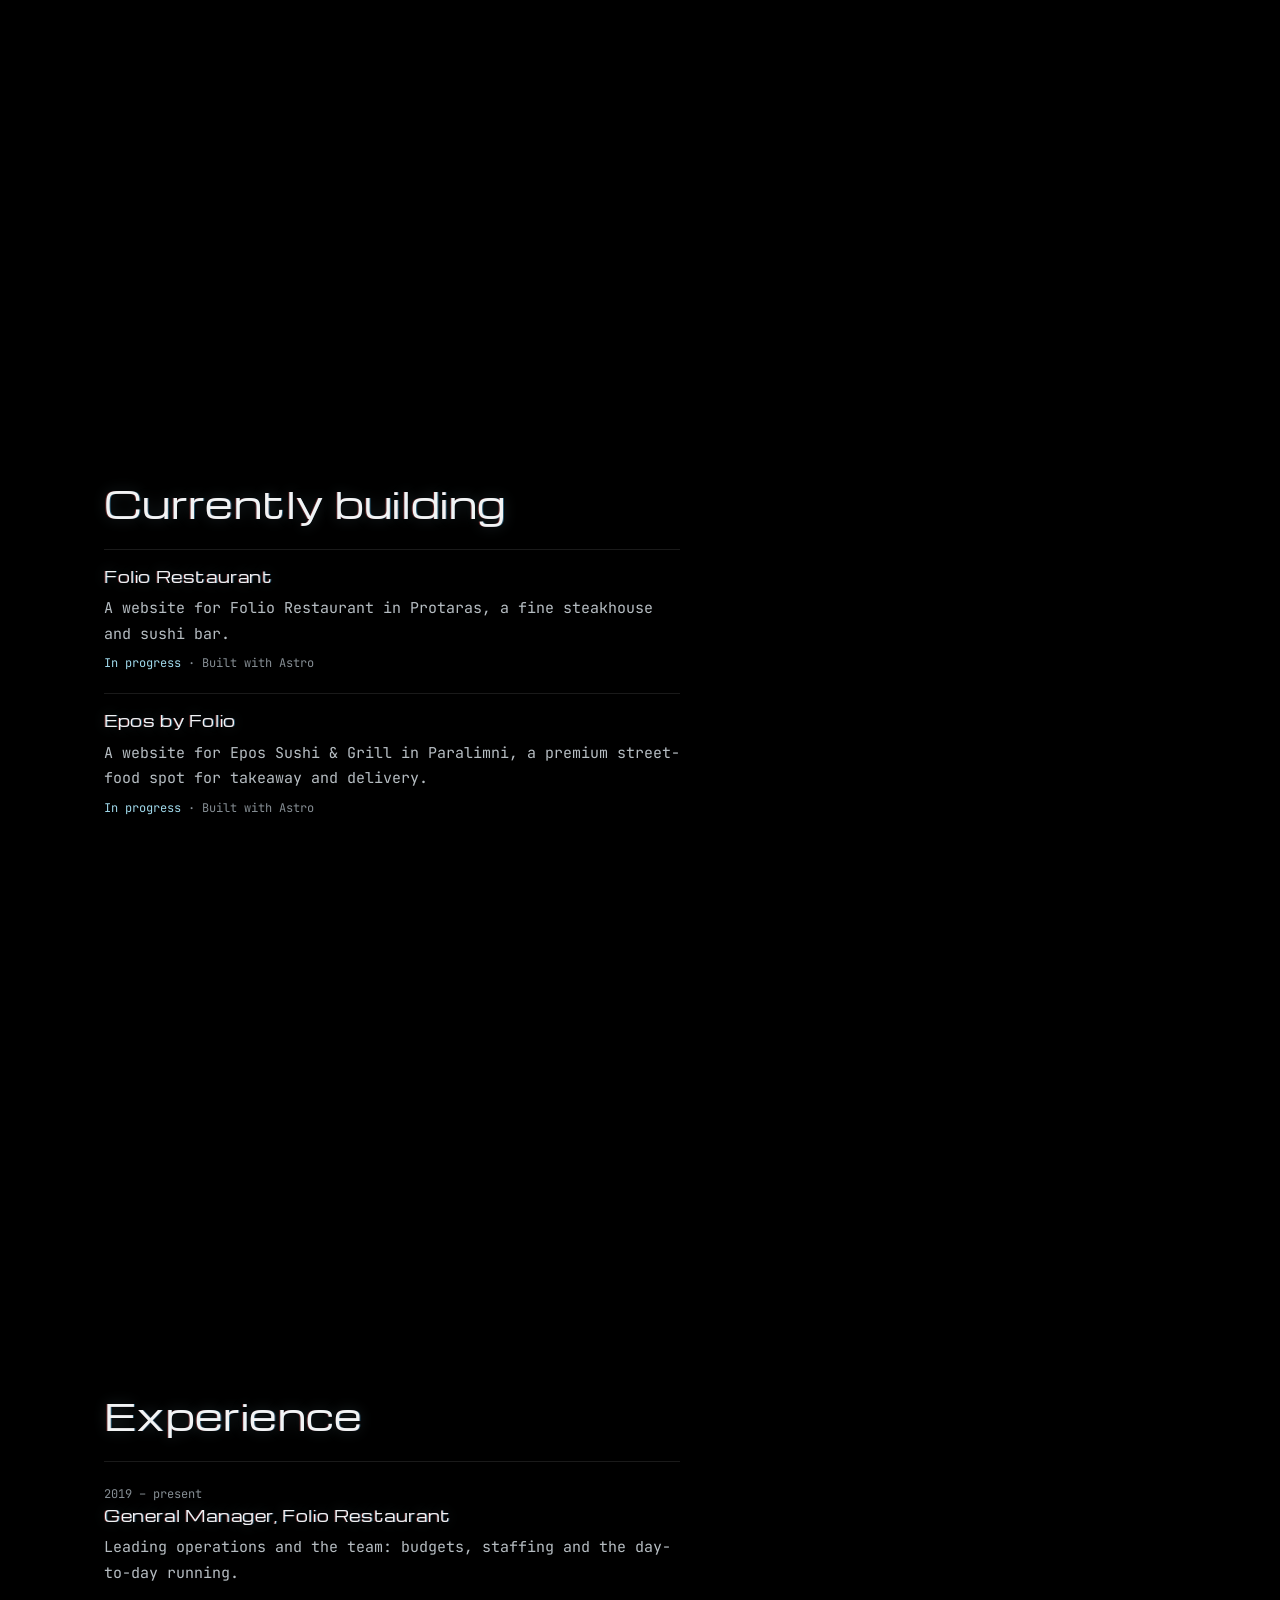
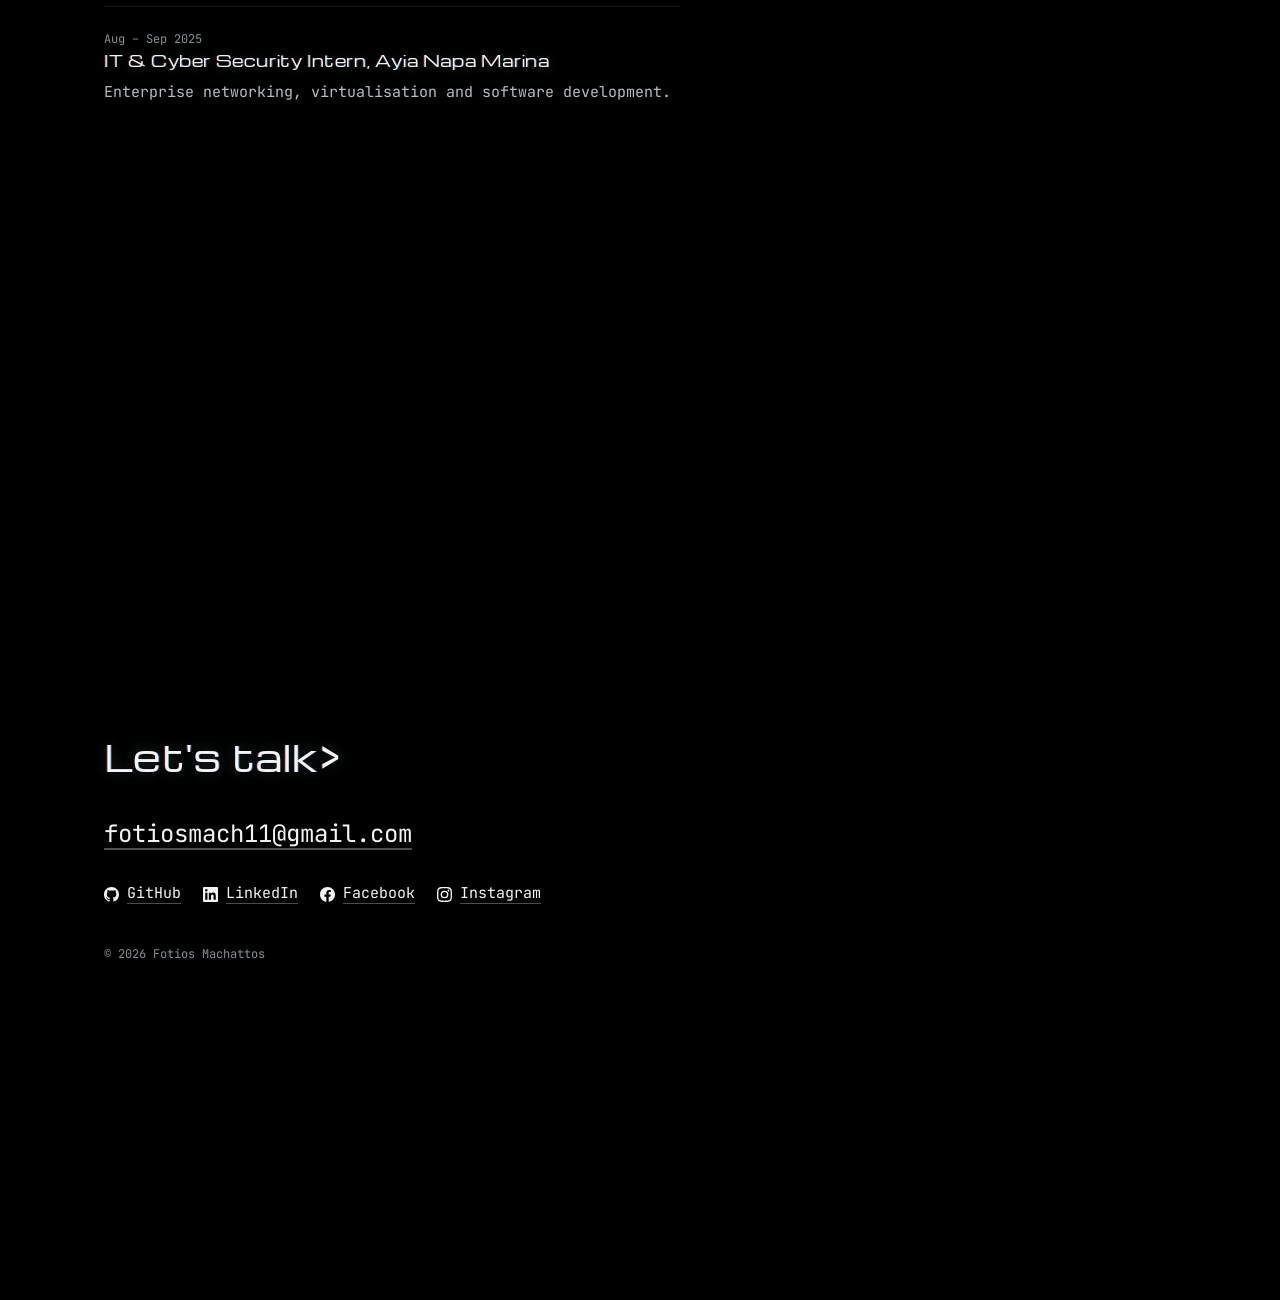
==== commit 78024b66: "Contact: add social icons, bring back Facebook, drop the email line Co-Authored-By: Claude Opus 5.5 " ====
--- a/index.html
+++ b/index.html
@@ -125,8 +125,9 @@
       transition: color 0.15s ease, text-decoration-color 0.15s ease;
     }
     .links { display: flex; flex-wrap: wrap; gap: 4px 22px; margin-top: 16px; }
+    .links a svg { width: 15px; height: 15px; flex-shrink: 0; fill: currentColor; }
     .links a {
-      display: inline-flex; align-items: center; min-height: 44px; color: var(--fg);
+      display: inline-flex; align-items: center; gap: 8px; min-height: 44px; color: var(--fg);
       text-decoration: underline; text-underline-offset: 5px; text-decoration-color: rgba(255,255,255,0.3);
       transition: color 0.15s ease, text-decoration-color 0.15s ease;
     }
@@ -247,12 +248,12 @@
 
     <section id="contact" data-name="Contact"><div class="wrap"><div class="copy">
       <h2 class="rise">Let's talk.</h2>
-      <p class="rise">Email is the fastest way to reach me.</p>
       <a class="email rise" href="mailto:fotiosmach11@gmail.com">fotiosmach11@gmail.com</a>
       <div class="links rise">
-        <a href="https://github.com/fotios11" target="_blank" rel="noopener noreferrer">GitHub<span class="sr-only"> (opens in new tab)</span></a>
-        <a href="https://www.linkedin.com/in/fotios-machattos/" target="_blank" rel="noopener noreferrer">LinkedIn<span class="sr-only"> (opens in new tab)</span></a>
-        <a href="https://www.instagram.com/fmachattos11/" target="_blank" rel="noopener noreferrer">Instagram<span class="sr-only"> (opens in new tab)</span></a>
+        <a href="https://github.com/fotios11" target="_blank" rel="noopener noreferrer"><svg aria-hidden="true" viewBox="0 0 24 24"><path d="M12 0C5.37 0 0 5.37 0 12c0 5.31 3.435 9.795 8.205 11.385.6.105.825-.255.825-.57 0-.285-.015-1.23-.015-2.235-3.015.555-3.795-.735-4.035-1.41-.135-.345-.72-1.41-1.23-1.695-.42-.225-1.02-.78-.015-.795.945-.015 1.62.87 1.845 1.23 1.08 1.815 2.805 1.305 3.495.99.105-.78.42-1.305.765-1.605-2.67-.3-5.46-1.335-5.46-5.925 0-1.305.465-2.385 1.23-3.225-.12-.3-.54-1.53.12-3.18 0 0 1.005-.315 3.3 1.23.96-.27 1.98-.405 3-.405s2.04.135 3 .405c2.295-1.56 3.3-1.23 3.3-1.23.66 1.65.24 2.88.12 3.18.765.84 1.23 1.905 1.23 3.225 0 4.605-2.805 5.625-5.475 5.925.435.375.81 1.095.81 2.22 0 1.605-.015 2.895-.015 3.3 0 .315.225.69.825.57A12.02 12.02 0 0 0 24 12c0-6.63-5.37-12-12-12z"/></svg><span>GitHub</span><span class="sr-only"> (opens in new tab)</span></a>
+        <a href="https://www.linkedin.com/in/fotios-machattos/" target="_blank" rel="noopener noreferrer"><svg aria-hidden="true" viewBox="0 0 24 24"><path d="M20.447 20.452h-3.554v-5.569c0-1.328-.027-3.037-1.852-3.037-1.853 0-2.136 1.445-2.136 2.939v5.667H9.351V9h3.414v1.561h.046c.477-.9 1.637-1.85 3.37-1.85 3.601 0 4.267 2.37 4.267 5.455v6.286zM5.337 7.433a2.062 2.062 0 0 1-2.063-2.065 2.064 2.064 0 1 1 2.063 2.065zm1.782 13.019H3.555V9h3.564v11.452zM22.225 0H1.771C.792 0 0 .774 0 1.729v20.542C0 23.227.792 24 1.771 24h20.451C23.2 24 24 23.227 24 22.271V1.729C24 .774 23.2 0 22.222 0h.003z"/></svg><span>LinkedIn</span><span class="sr-only"> (opens in new tab)</span></a>
+        <a href="https://www.facebook.com/fotios.machattos/" target="_blank" rel="noopener noreferrer"><svg aria-hidden="true" viewBox="0 0 24 24"><path d="M24 12.073c0-6.627-5.373-12-12-12s-12 5.373-12 12c0 5.99 4.388 10.954 10.125 11.854v-8.385H7.078v-3.47h3.047V9.43c0-3.007 1.792-4.669 4.533-4.669 1.312 0 2.686.235 2.686.235v2.953H15.83c-1.491 0-1.956.925-1.956 1.874v2.25h3.328l-.532 3.47h-2.796v8.385C19.612 23.027 24 18.062 24 12.073z"/></svg><span>Facebook</span><span class="sr-only"> (opens in new tab)</span></a>
+        <a href="https://www.instagram.com/fmachattos11/" target="_blank" rel="noopener noreferrer"><svg aria-hidden="true" viewBox="0 0 24 24"><path d="M12 2.163c3.204 0 3.584.012 4.85.07 3.252.148 4.771 1.691 4.919 4.919.058 1.265.069 1.645.069 4.849 0 3.205-.012 3.584-.069 4.849-.149 3.225-1.664 4.771-4.919 4.919-1.266.058-1.644.07-4.85.07-3.204 0-3.584-.012-4.849-.07-3.26-.149-4.771-1.699-4.919-4.92-.058-1.265-.07-1.644-.07-4.849 0-3.204.013-3.583.07-4.849.149-3.227 1.664-4.771 4.919-4.919 1.266-.057 1.645-.069 4.849-.069zM12 0C8.741 0 8.333.014 7.053.072 2.695.272.273 2.69.073 7.052.014 8.333 0 8.741 0 12c0 3.259.014 3.668.072 4.948.2 4.358 2.618 6.78 6.98 6.98C8.333 23.986 8.741 24 12 24c3.259 0 3.668-.014 4.948-.072 4.354-.2 6.782-2.618 6.979-6.98.059-1.28.073-1.689.073-4.948 0-3.259-.014-3.667-.072-4.947-.196-4.354-2.617-6.78-6.979-6.98C15.668.014 15.259 0 12 0zm0 5.838a6.162 6.162 0 1 0 0 12.324 6.162 6.162 0 0 0 0-12.324zM12 16a4 4 0 1 1 0-8 4 4 0 0 1 0 8zm6.406-11.845a1.44 1.44 0 1 0 0 2.881 1.44 1.44 0 0 0 0-2.881z"/></svg><span>Instagram</span><span class="sr-only"> (opens in new tab)</span></a>
       </div>
       <p class="meta rise" style="margin-top:28px">© 2026 Fotios Machattos</p>
     </div></div></section>
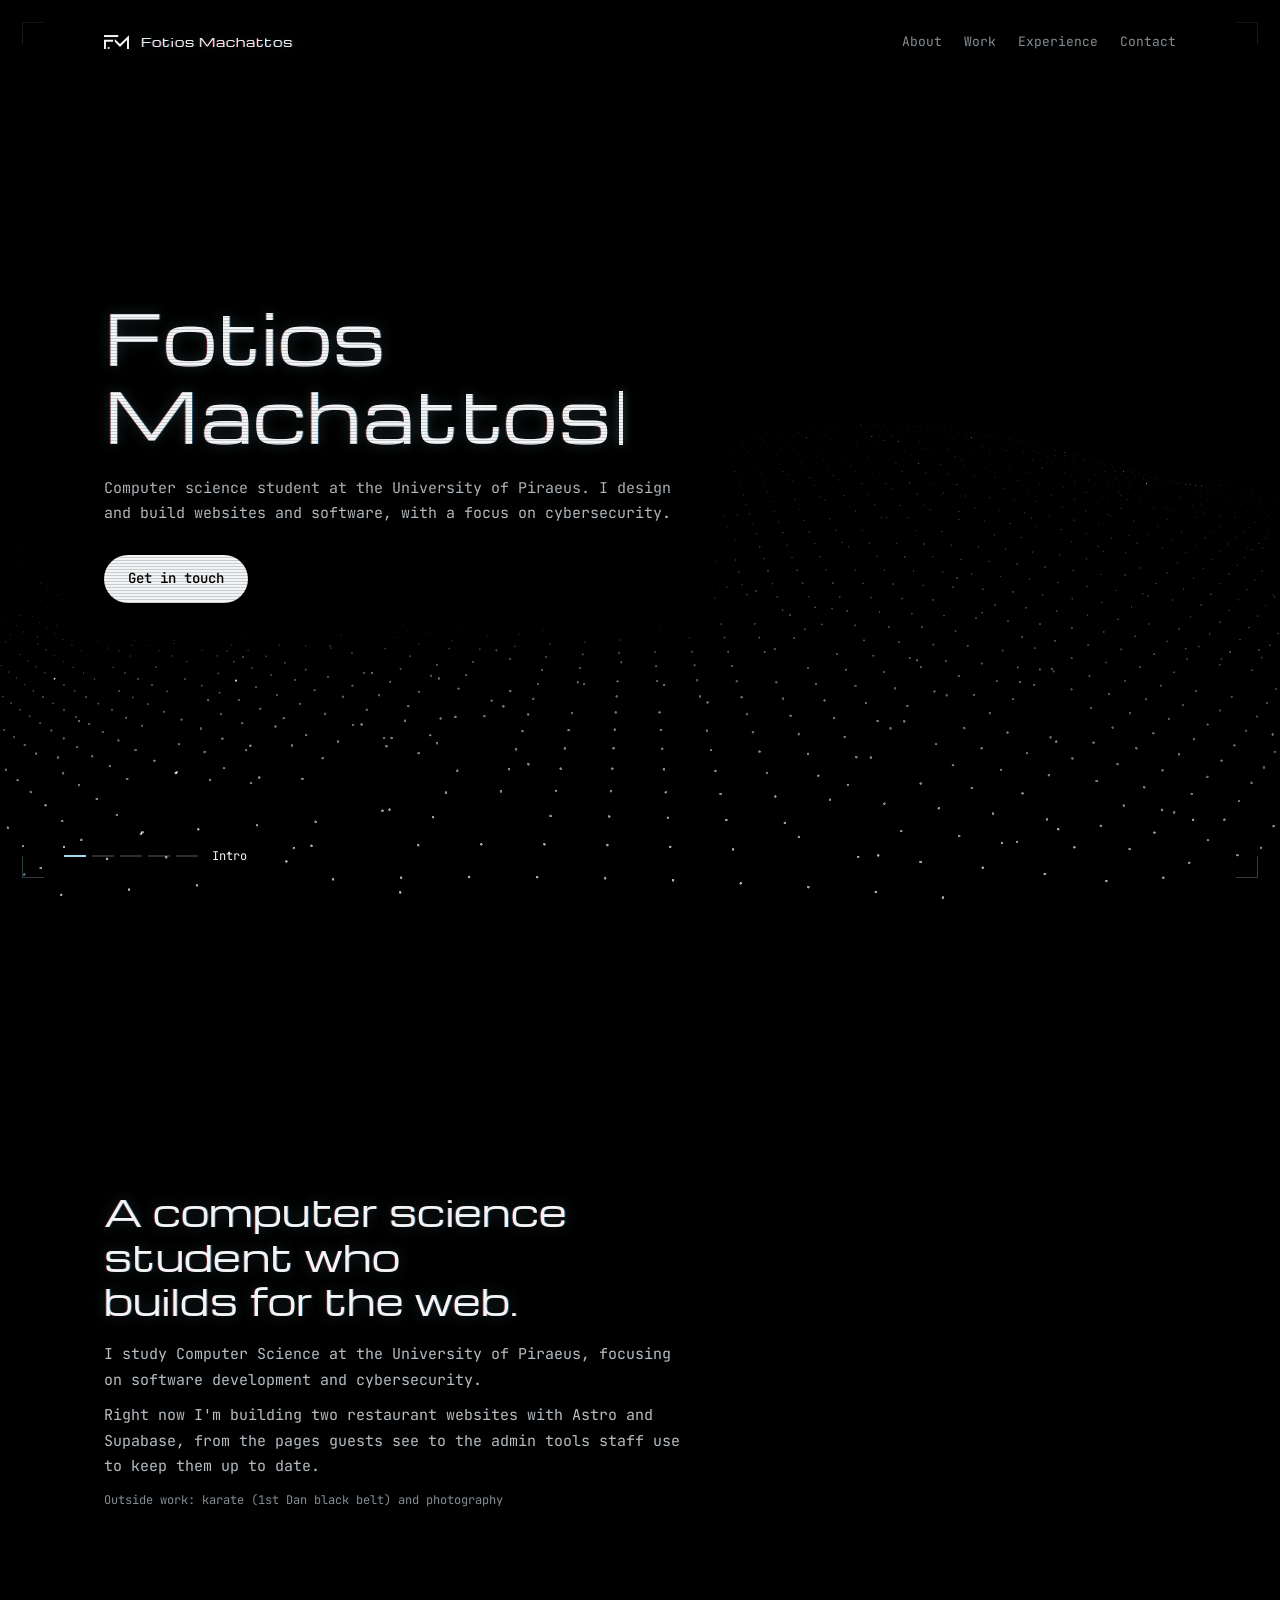
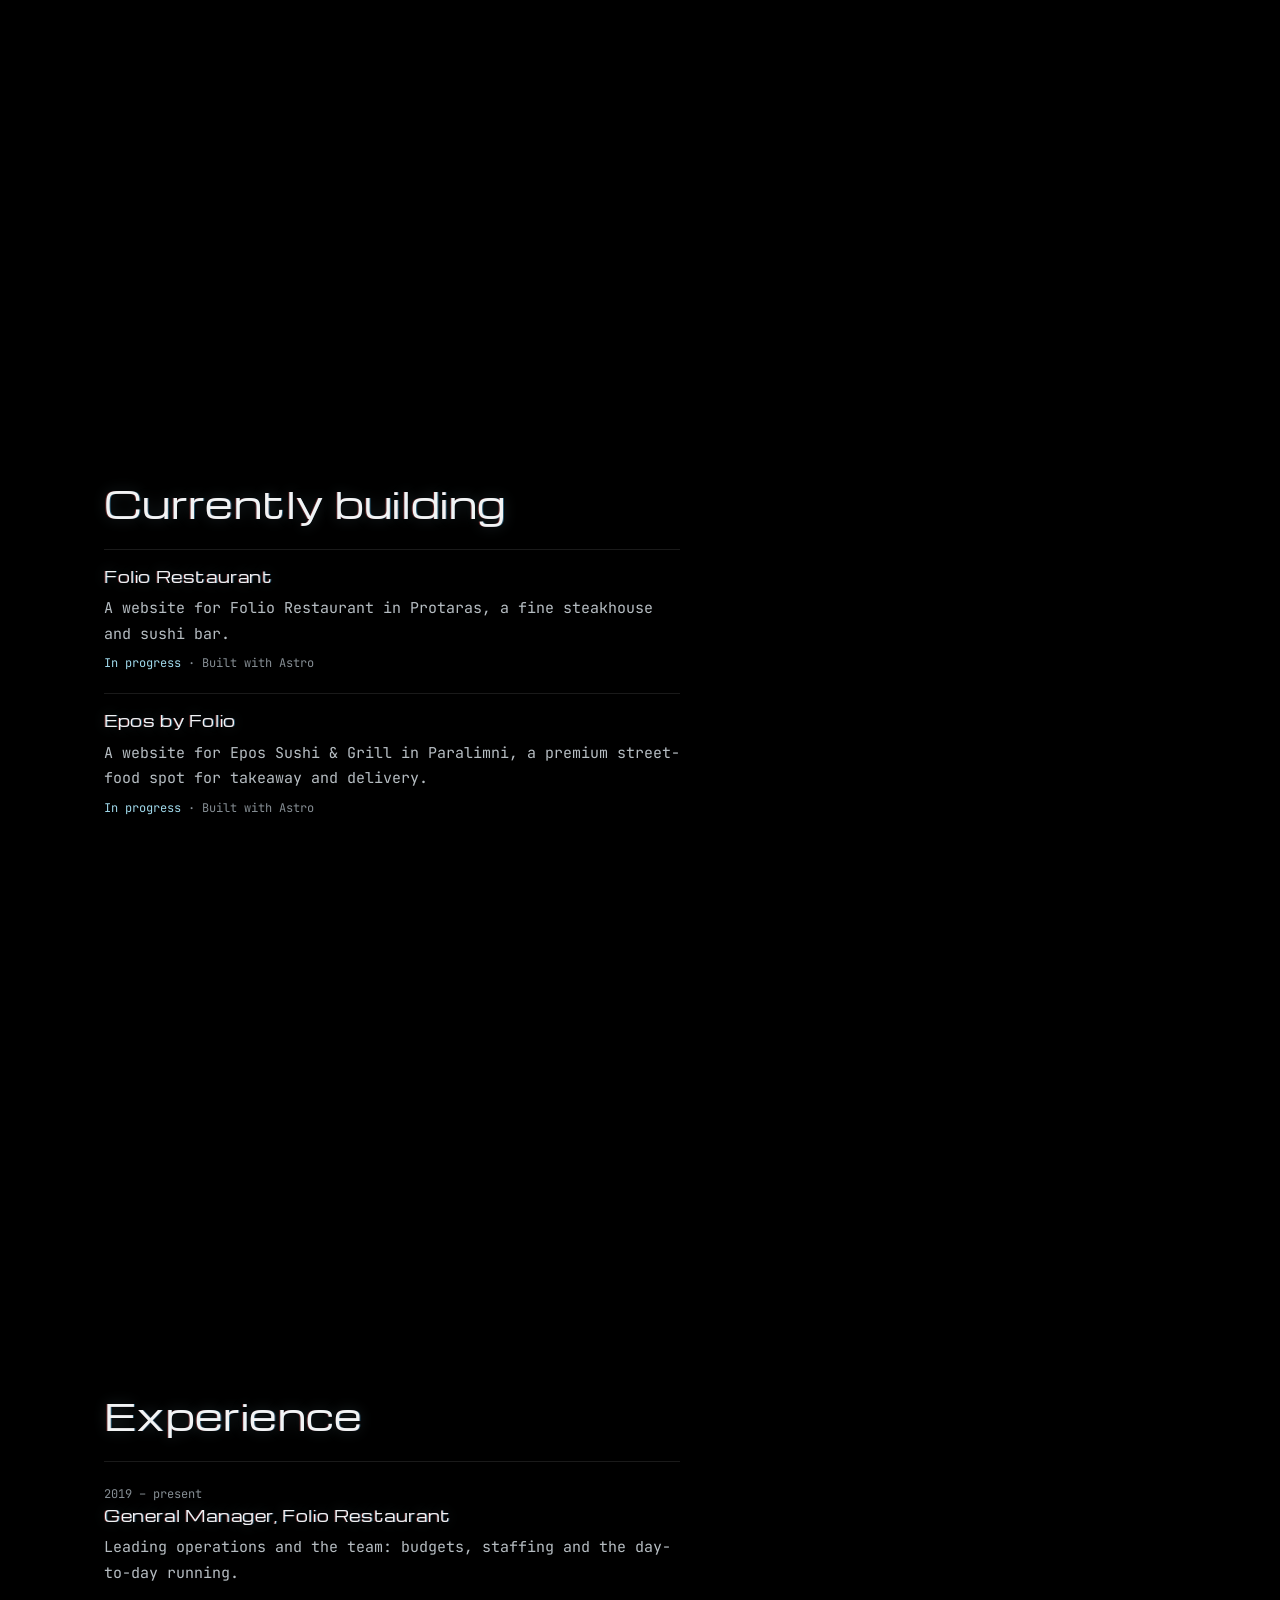
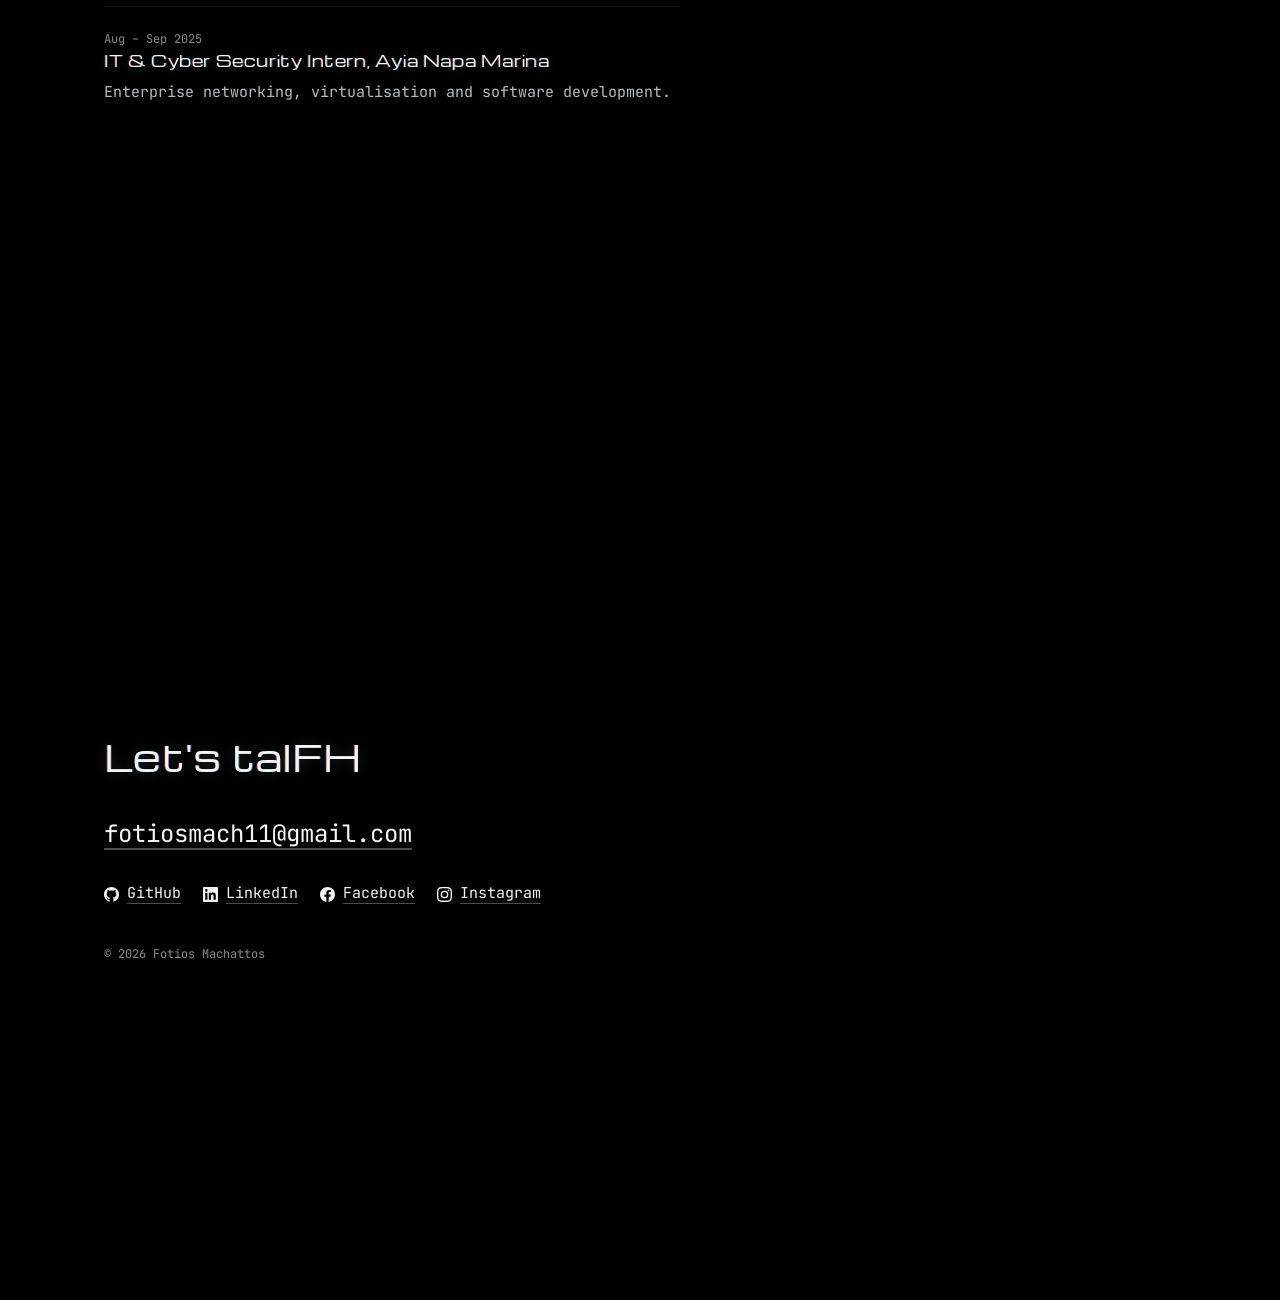
==== commit f5c46e47: "Add logo, favicons, link previews, 404 page; self-host fonts - FM mark as favicon (svg/ico/apple-tou" ====
--- a/index.html
+++ b/index.html
@@ -6,11 +6,41 @@
   <meta name="description" content="Fotios Machattos — computer science student at the University of Piraeus, building websites and software.">
   <meta name="theme-color" content="#000000">
   <title>Fotios Machattos</title>
+  <link rel="canonical" href="https://fotios11.github.io/">
+  <link rel="icon" href="/favicon.ico" sizes="48x48">
+  <link rel="icon" href="/favicon.svg" type="image/svg+xml">
+  <link rel="apple-touch-icon" href="/apple-touch-icon.png">
+
+  <!-- Link previews (Instagram, LinkedIn, WhatsApp, Messenger, X) -->
+  <meta property="og:type" content="website">
+  <meta property="og:site_name" content="Fotios Machattos">
+  <meta property="og:title" content="Fotios Machattos">
+  <meta property="og:description" content="Computer science student at the University of Piraeus, building websites and software.">
+  <meta property="og:url" content="https://fotios11.github.io/">
+  <meta property="og:image" content="https://fotios11.github.io/assets/og-image.jpg">
+  <meta property="og:image:width" content="1200">
+  <meta property="og:image:height" content="630">
+  <meta property="og:image:alt" content="FM logo with the name Fotios Machattos on black">
+  <meta name="twitter:card" content="summary_large_image">
+
   <script>document.documentElement.classList.add('js');</script>
-  <link rel="preconnect" href="https://fonts.googleapis.com">
-  <link rel="preconnect" href="https://fonts.gstatic.com" crossorigin>
-  <link href="https://fonts.googleapis.com/css2?family=JetBrains+Mono:wght@400;500;700&family=Michroma&display=swap" rel="stylesheet">
+  <link rel="preload" href="/assets/fonts/jetbrains-mono-latin.woff2" as="font" type="font/woff2" crossorigin>
+  <link rel="preload" href="/assets/fonts/michroma-latin.woff2" as="font" type="font/woff2" crossorigin>
   <style>
+    /* ── Fonts (self-hosted, SIL OFL 1.1, see assets/fonts) ── */
+    @font-face { font-family: 'JetBrains Mono'; font-style: normal; font-weight: 100 800; font-display: swap;
+      src: url(/assets/fonts/jetbrains-mono-latin-ext.woff2) format('woff2');
+      unicode-range: U+0100-02BA, U+02BD-02C5, U+02C7-02CC, U+02CE-02D7, U+02DD-02FF, U+0304, U+0308, U+0329, U+1D00-1DBF, U+1E00-1E9F, U+1EF2-1EFF, U+2020, U+20A0-20AB, U+20AD-20C0, U+2113, U+2C60-2C7F, U+A720-A7FF; }
+    @font-face { font-family: 'JetBrains Mono'; font-style: normal; font-weight: 100 800; font-display: swap;
+      src: url(/assets/fonts/jetbrains-mono-latin.woff2) format('woff2');
+      unicode-range: U+0000-00FF, U+0131, U+0152-0153, U+02BB-02BC, U+02C6, U+02DA, U+02DC, U+0304, U+0308, U+0329, U+2000-206F, U+20AC, U+2122, U+2191, U+2193, U+2212, U+2215, U+FEFF, U+FFFD; }
+    @font-face { font-family: 'Michroma'; font-style: normal; font-weight: 400; font-display: swap;
+      src: url(/assets/fonts/michroma-latin-ext.woff2) format('woff2');
+      unicode-range: U+0100-02BA, U+02BD-02C5, U+02C7-02CC, U+02CE-02D7, U+02DD-02FF, U+0304, U+0308, U+0329, U+1D00-1DBF, U+1E00-1E9F, U+1EF2-1EFF, U+2020, U+20A0-20AB, U+20AD-20C0, U+2113, U+2C60-2C7F, U+A720-A7FF; }
+    @font-face { font-family: 'Michroma'; font-style: normal; font-weight: 400; font-display: swap;
+      src: url(/assets/fonts/michroma-latin.woff2) format('woff2');
+      unicode-range: U+0000-00FF, U+0131, U+0152-0153, U+02BB-02BC, U+02C6, U+02DA, U+02DC, U+0304, U+0308, U+0329, U+2000-206F, U+20AC, U+2122, U+2191, U+2193, U+2212, U+2215, U+FEFF, U+FFFD; }
+
     /* ── Tokens ─────────────────────────────────────────────── */
     :root {
       --fg:     #F2F4F5;
@@ -68,6 +98,7 @@
     /* ── Nav ────────────────────────────────────────────────── */
     .nav { position: fixed; z-index: 10; left: 0; right: 0; top: 0; background: linear-gradient(to bottom, rgba(0,0,0,0.85), rgba(0,0,0,0)); }
     .nav-in { max-width: 1200px; margin: 0 auto; padding: 0 var(--gutter); height: 84px; display: flex; align-items: center; gap: 24px; }
+    .brand .mark { width: 25px; height: 14px; margin-right: 12px; flex: none; }
     .brand { margin-right: auto; display: inline-flex; align-items: center; min-height: 44px; font-family: var(--display); font-size: 0.75rem; letter-spacing: 0.08em; color: var(--fg); }
     .nav-links { display: flex; gap: 22px; font-size: 0.8125rem; }
     .nav-links a { display: inline-flex; align-items: center; min-height: 44px; color: var(--fg-3); transition: color 0.15s ease; }
@@ -204,7 +235,7 @@
 
   <header class="nav">
     <div class="nav-in">
-      <a class="brand" href="#top">Fotios Machattos</a>
+      <a class="brand" href="#top"><svg class="mark" viewBox="0 0 359 200" aria-hidden="true"><g fill="currentColor"><rect width="205" height="29"/><path d="M0 67H131V95H28V200H0Z"/><path d="M155 57L229.5 130.5L358.5 2V200H330V73L229.5 173L155 97Z"/></g><rect x="52" y="171" width="29" height="29" fill="var(--signal)"/></svg>Fotios Machattos</a>
       <nav class="nav-links" aria-label="Main">
         <a href="#about">About</a><a href="#projects">Work</a><a href="#experience">Experience</a><a href="#contact">Contact</a>
       </nav>
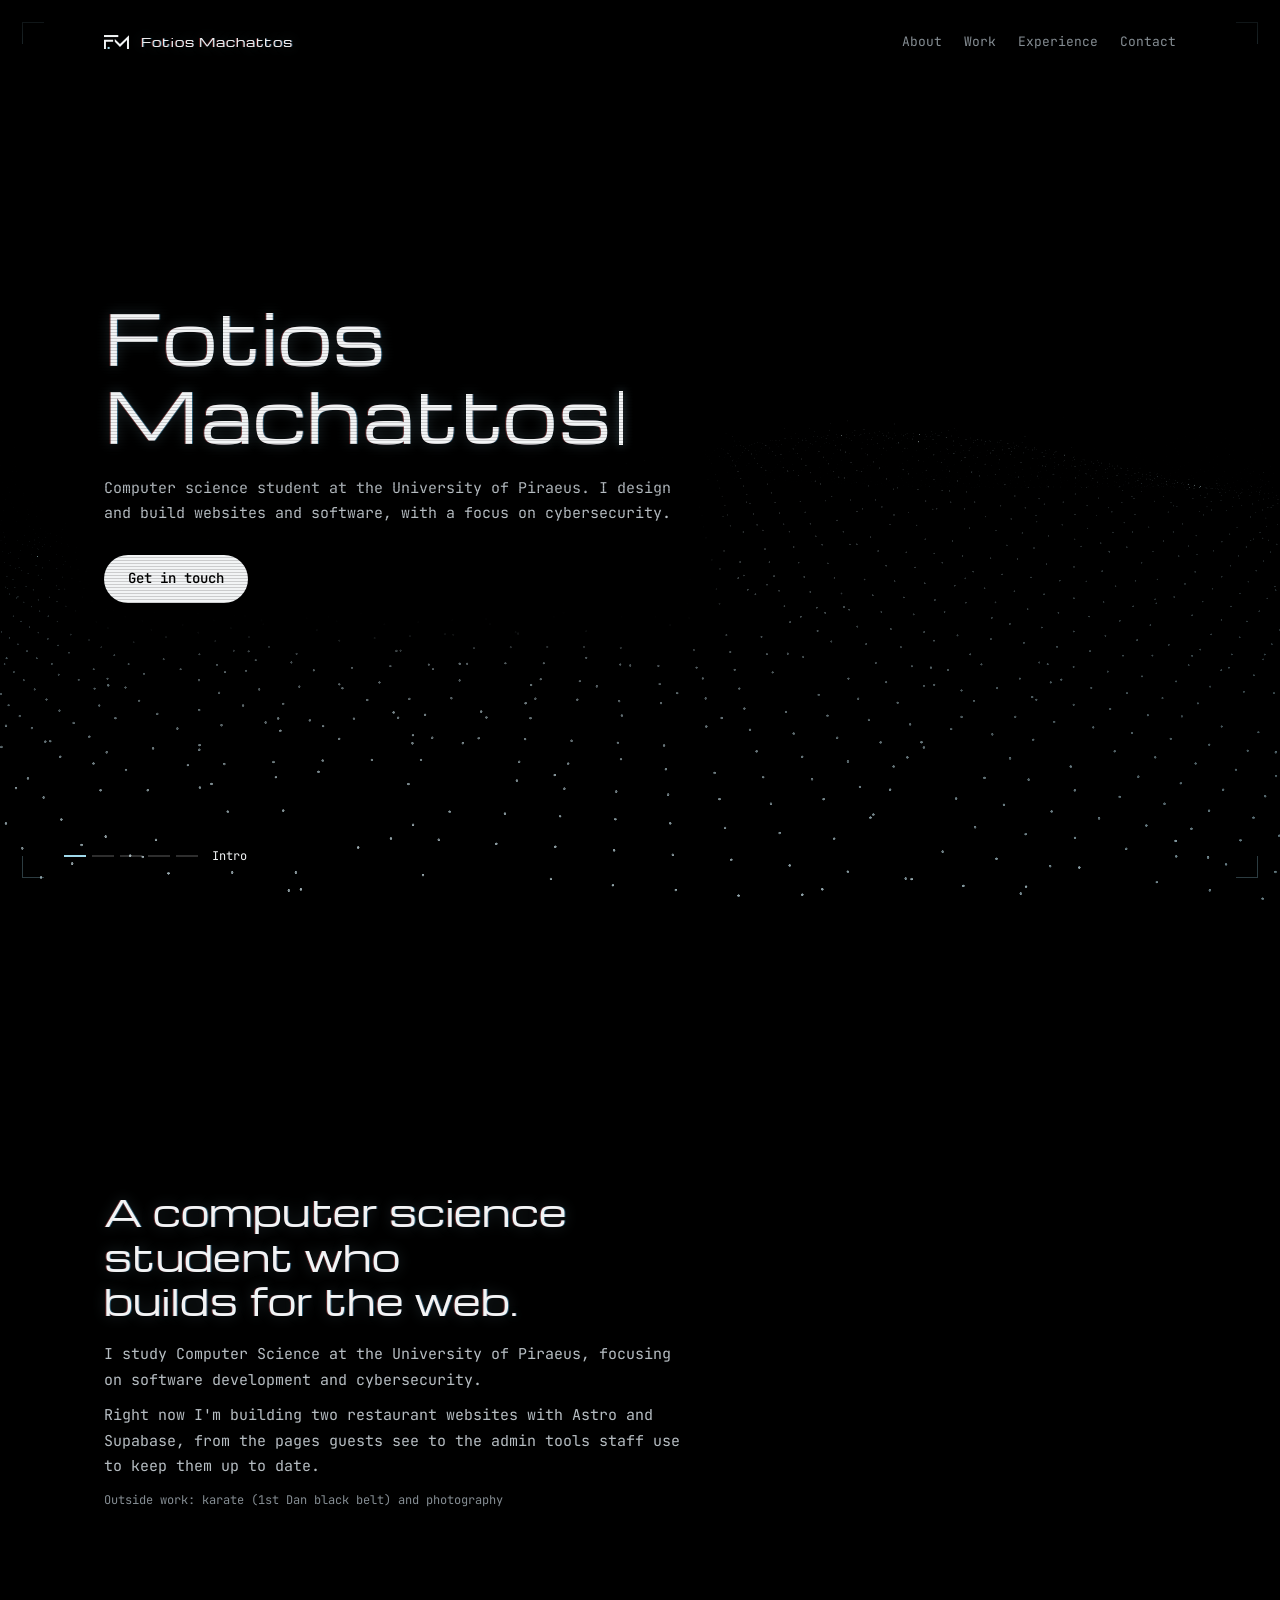
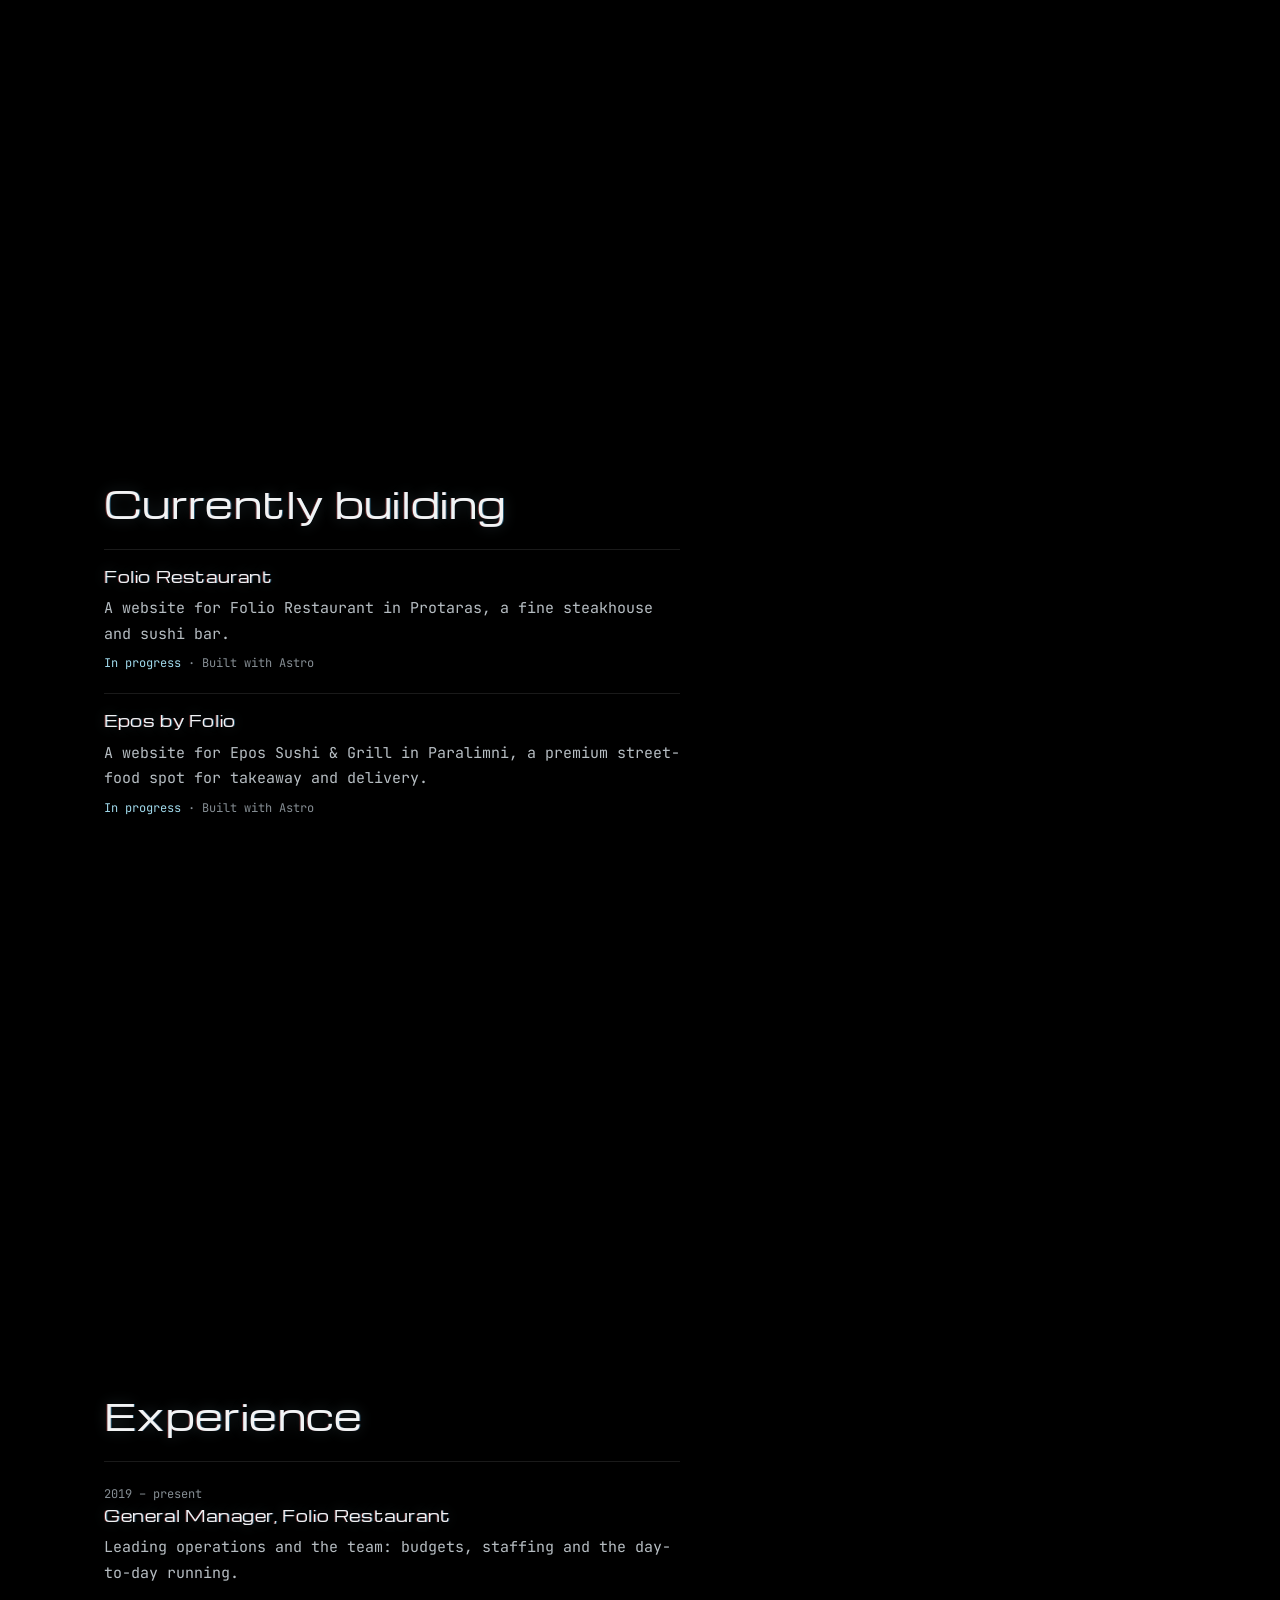
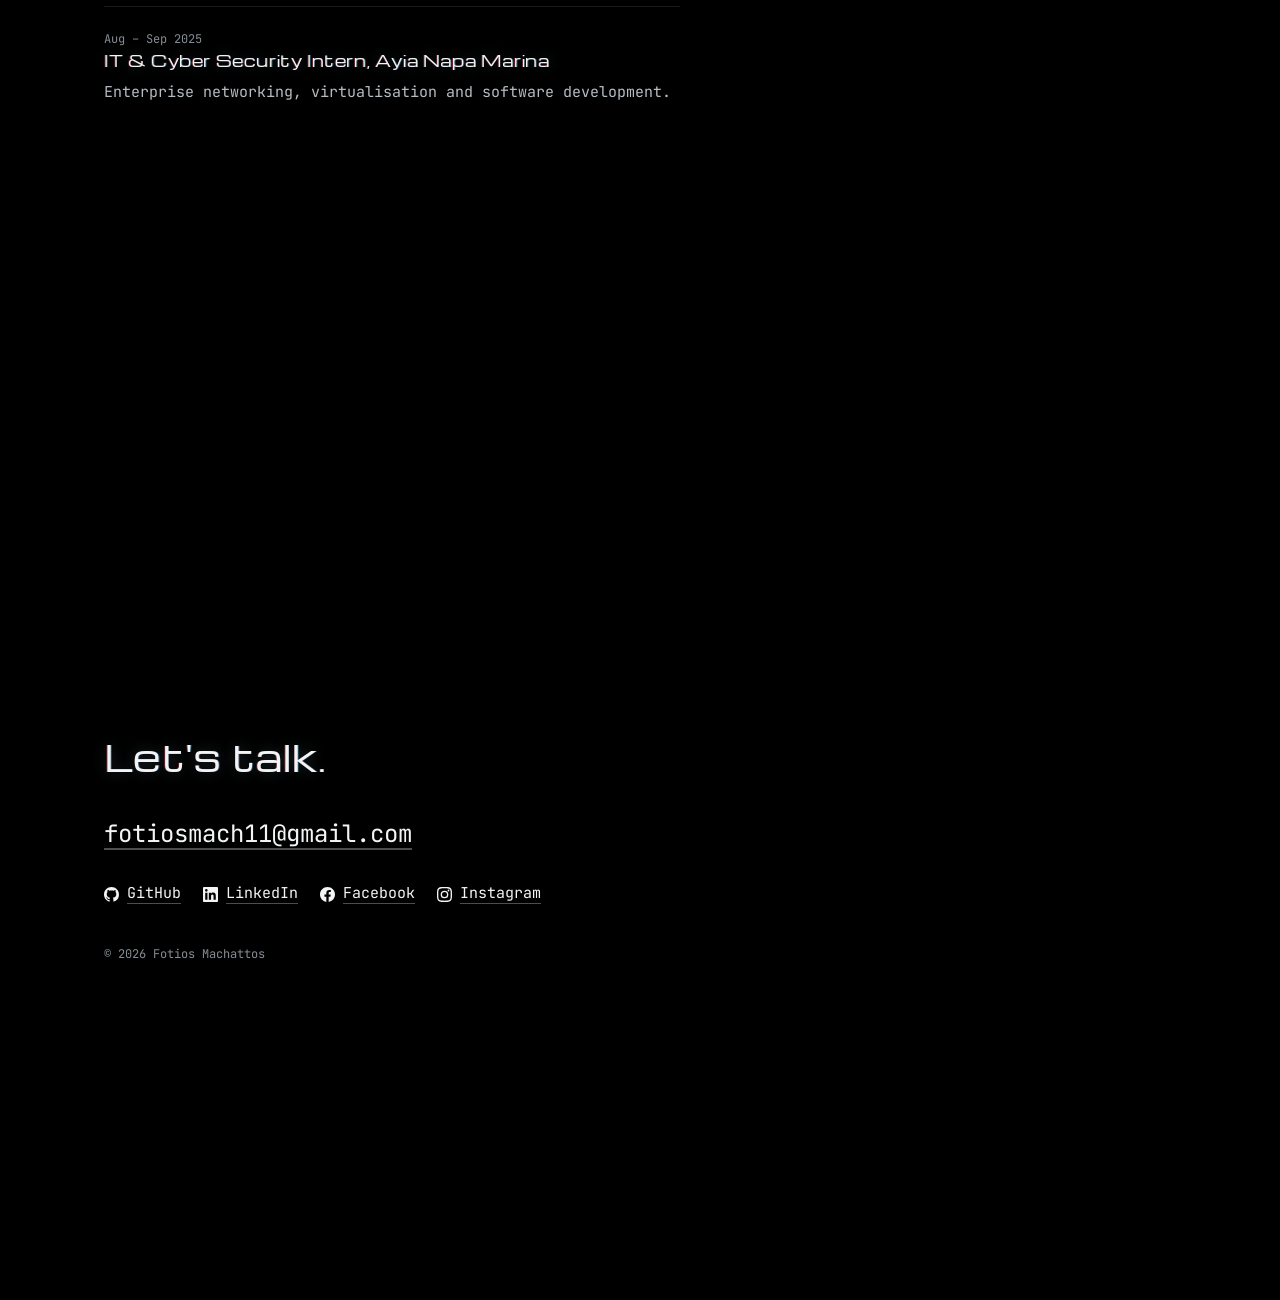
==== commit 7d848864: "Use custom domain fotiosmachattos.com Co-Authored-By: Claude Opus 5.5 <noreply@anthropic.com>" ====
--- a/index.html
+++ b/index.html
@@ -6,7 +6,7 @@
   <meta name="description" content="Fotios Machattos — computer science student at the University of Piraeus, building websites and software.">
   <meta name="theme-color" content="#000000">
   <title>Fotios Machattos</title>
-  <link rel="canonical" href="https://fotios11.github.io/">
+  <link rel="canonical" href="https://fotiosmachattos.com/">
   <link rel="icon" href="/favicon.ico" sizes="48x48">
   <link rel="icon" href="/favicon.svg" type="image/svg+xml">
   <link rel="apple-touch-icon" href="/apple-touch-icon.png">
@@ -16,8 +16,8 @@
   <meta property="og:site_name" content="Fotios Machattos">
   <meta property="og:title" content="Fotios Machattos">
   <meta property="og:description" content="Computer science student at the University of Piraeus, building websites and software.">
-  <meta property="og:url" content="https://fotios11.github.io/">
-  <meta property="og:image" content="https://fotios11.github.io/assets/og-image.jpg">
+  <meta property="og:url" content="https://fotiosmachattos.com/">
+  <meta property="og:image" content="https://fotiosmachattos.com/assets/og-image.jpg">
   <meta property="og:image:width" content="1200">
   <meta property="og:image:height" content="630">
   <meta property="og:image:alt" content="FM logo with the name Fotios Machattos on black">
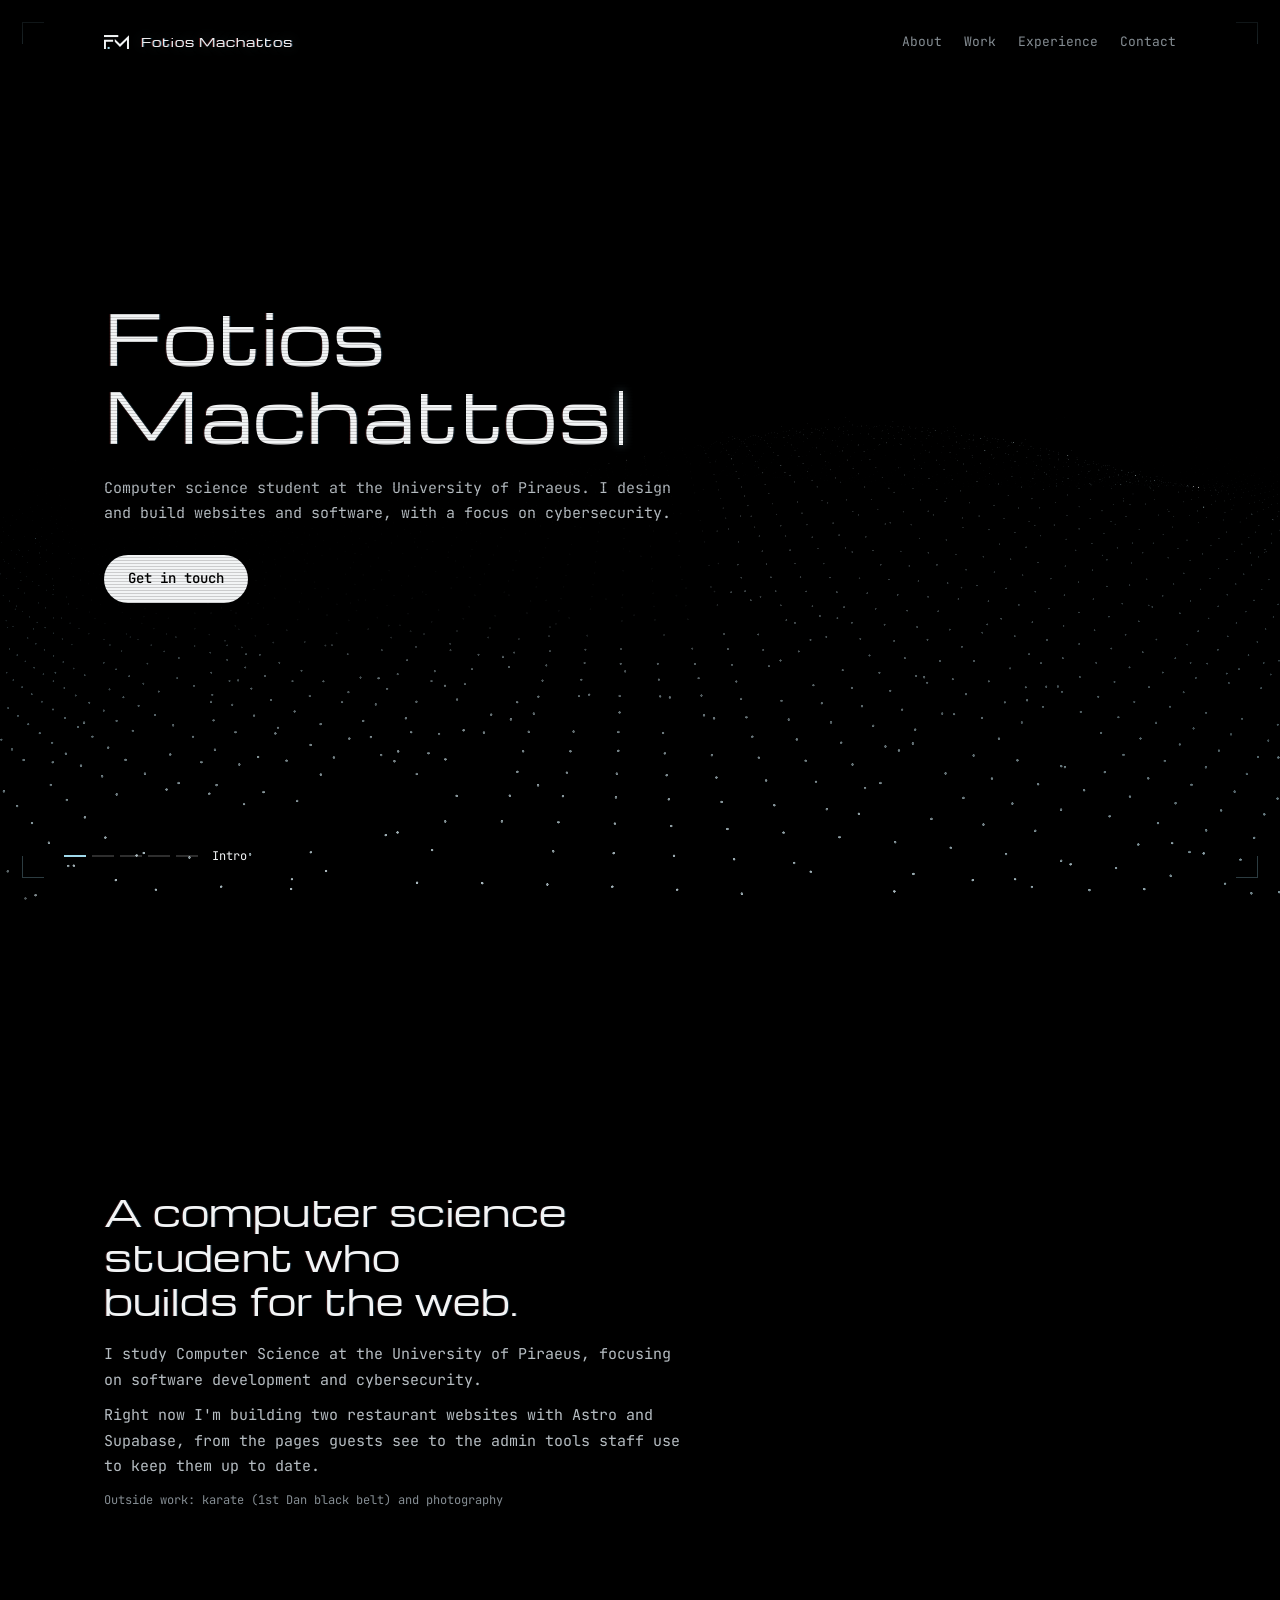
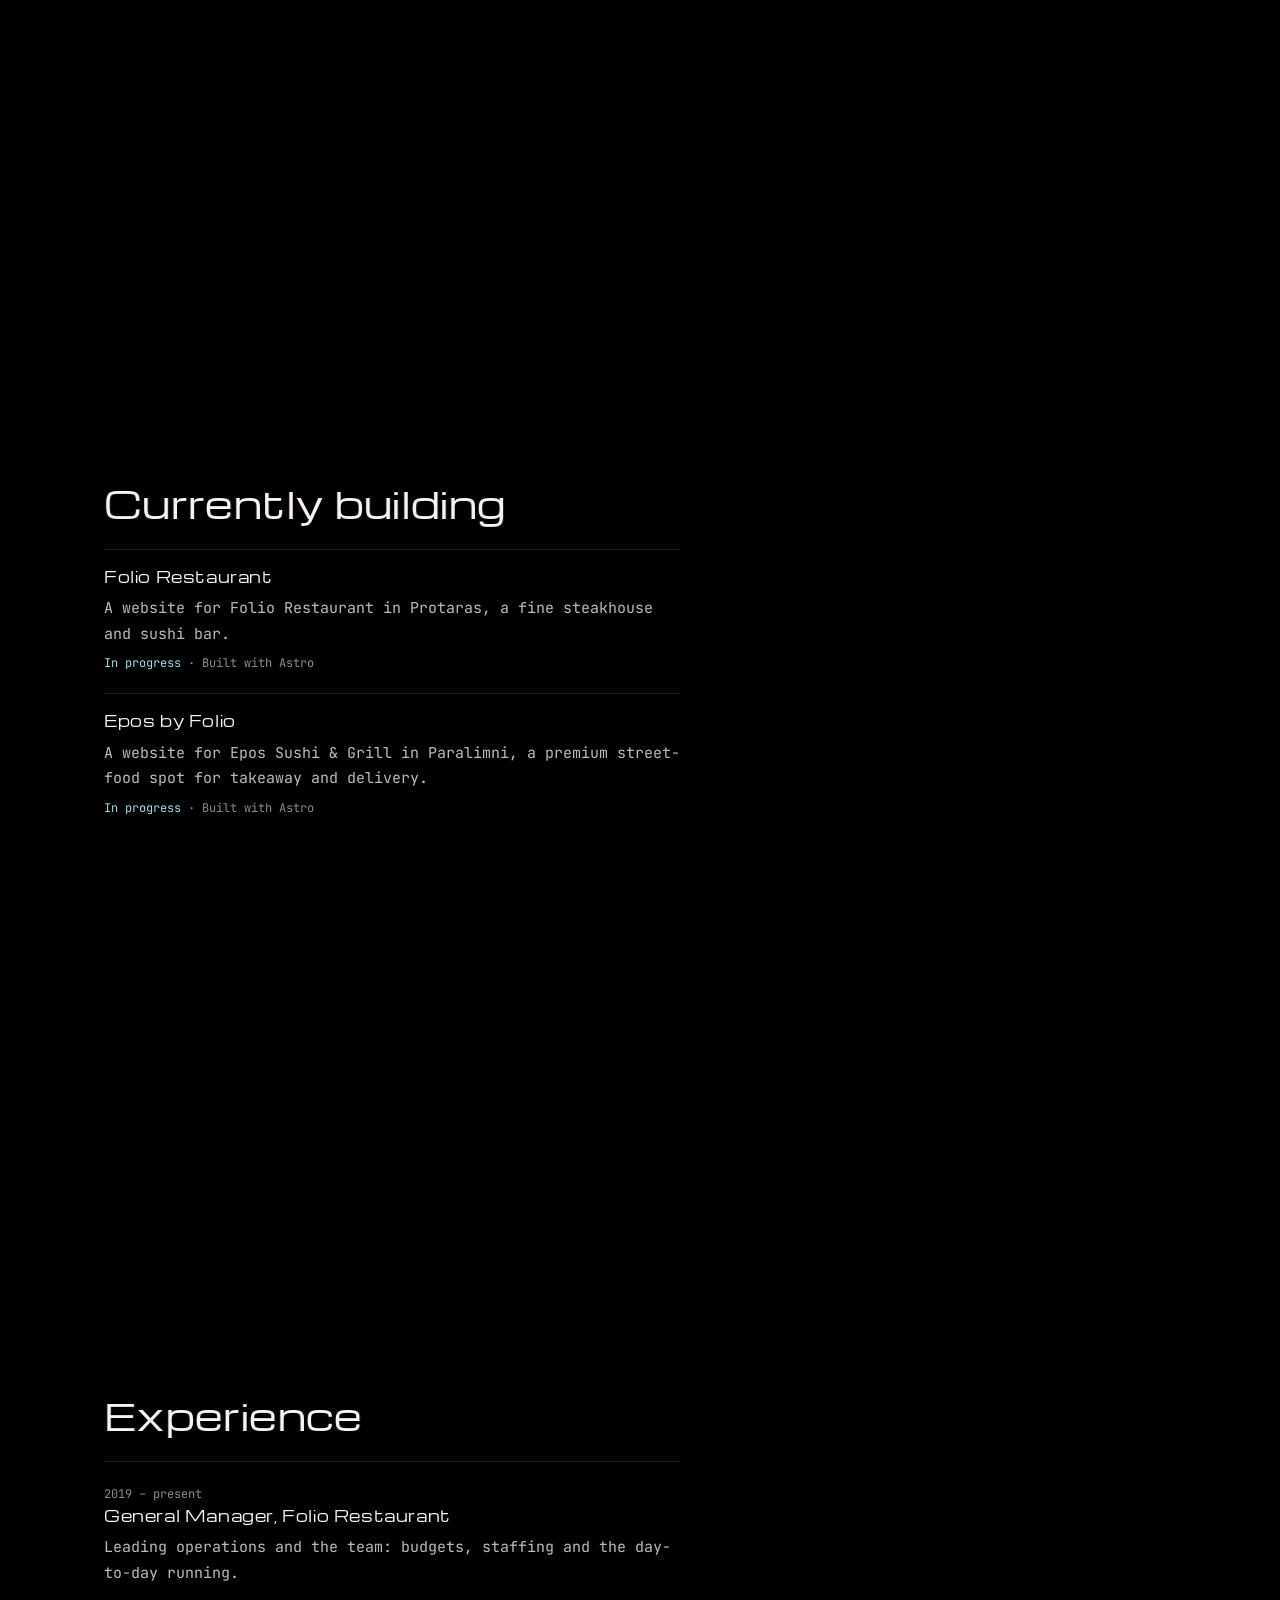
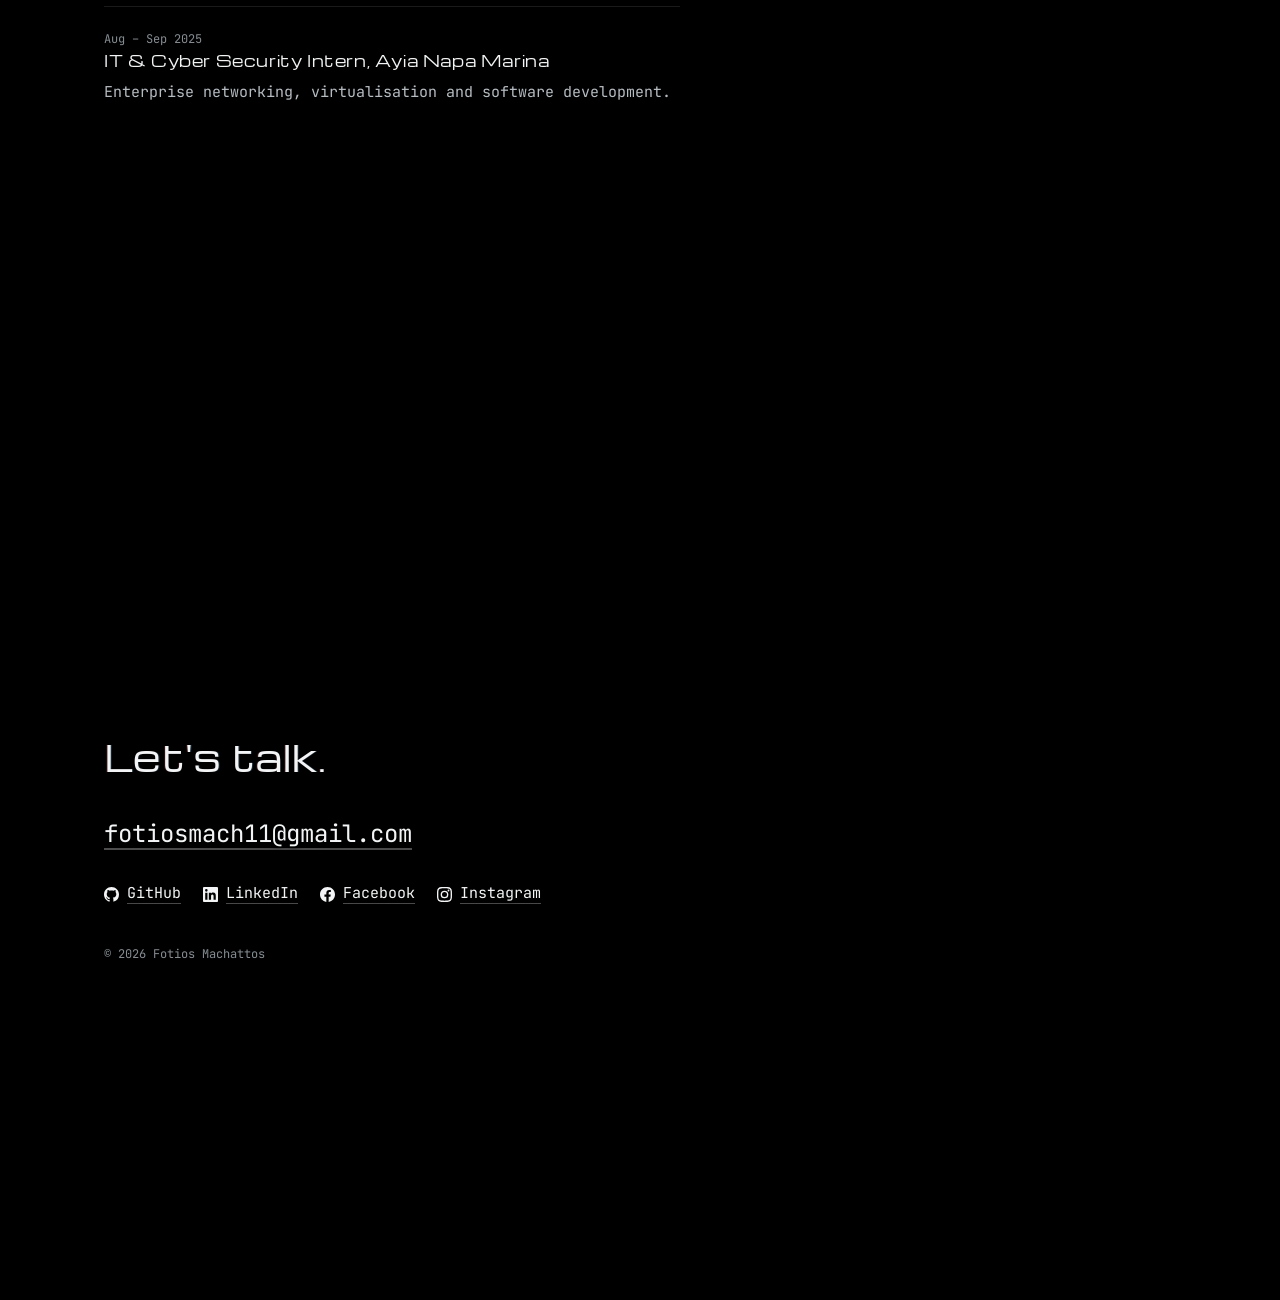
==== commit d7e37c31: "Desktop: drop the dark glow behind text, use per-letter halos like phones Co-Authored-By: Claude Opu" ====
--- a/index.html
+++ b/index.html
@@ -125,10 +125,6 @@
     section { min-height: 100vh; min-height: 100svh; display: flex; align-items: center; padding: 96px 0; }
     .wrap { width: 100%; max-width: 1200px; margin: 0 auto; padding: 0 var(--gutter); }
     .copy { max-width: 36rem; position: relative; }
-    .copy::before {                               /* soft dark glow so text reads over the dots */
-      content: ''; position: absolute; inset: -18% -25% -18% -15%; z-index: -1;
-      background: radial-gradient(closest-side, rgba(0,0,0,0.65), transparent);
-    }
     .copy p + p { margin-top: 10px; }
 
     .name { font-size: clamp(2.2rem, 5.4vw, 4.6rem); line-height: 1.12; letter-spacing: 0.01em; margin-bottom: 24px; }
@@ -189,12 +185,6 @@
       .cta { margin-top: 22px; }
       .list { gap: 16px; margin-top: 18px; }
       .item { padding-top: 14px; }
-      /* phones: no dark shapes behind the text; each letter gets a tight dark halo instead,
-         so the dots stay visible right up to the words */
-      .copy::before { display: none; }
-      .copy p, .copy .meta, .copy .email, .copy .links a, .item h3 {
-        text-shadow: 0 0 2px #000, 0 0 5px #000, 0 0 10px rgba(0,0,0,0.85); }
-      h1, h2 { text-shadow: 0 0 2px #000, 0 0 8px #000, -0.6px 0 rgba(255,90,90,0.35), 0.6px 0 rgba(90,200,255,0.4); }
       .crt { background:
         repeating-linear-gradient(to bottom, rgba(0,0,0,0) 0 2px, rgba(0,0,0,0.09) 2px 3px),
         radial-gradient(ellipse 140% 100% at 50% 50%, transparent 70%, rgba(0,0,0,0.3) 100%); }
@@ -209,6 +199,11 @@
     /* phosphor glow with a hair of colour fringe on display type */
     h1, h2, .item h3, .brand {
       text-shadow: -0.6px 0 rgba(255,90,90,0.35), 0.6px 0 rgba(90,200,255,0.4), 0 0 14px rgba(159,216,234,0.22); }
+    /* readability over the dots: no dark shapes behind the text, just a tight dark halo on each letter,
+       so the dots stay visible right up to the words */
+    .copy p, .copy .meta, .copy .email, .copy .links a, .item h3 {
+      text-shadow: 0 0 2px #000, 0 0 5px #000, 0 0 10px rgba(0,0,0,0.85); }
+    h1, h2 { text-shadow: 0 0 2px #000, 0 0 8px #000, -0.6px 0 rgba(255,90,90,0.35), 0.6px 0 rgba(90,200,255,0.4); }
     /* the name: two fixed lines, with a thin terminal cursor blinking after it */
     .name .ln { display: block; white-space: nowrap; }
     .cursor { display: inline-block; width: max(3px, 0.06em); height: 0.78em; margin-left: 0.1em; background: var(--fg);
@@ -645,7 +640,7 @@
         }
         while (rects.length < 2) rects.push([-9, -9, -9, -9]);
         gl.uniform4fv(U.uCalmA, rects[0]); gl.uniform4fv(U.uCalmB, rects[1]);
-        gl.uniform1f(U.uCalm, portrait ? 0.35 : 0.55);
+        gl.uniform1f(U.uCalm, 0.35);
 
         gl.clearColor(0, 0, 0, 0);
         gl.clear(gl.COLOR_BUFFER_BIT);
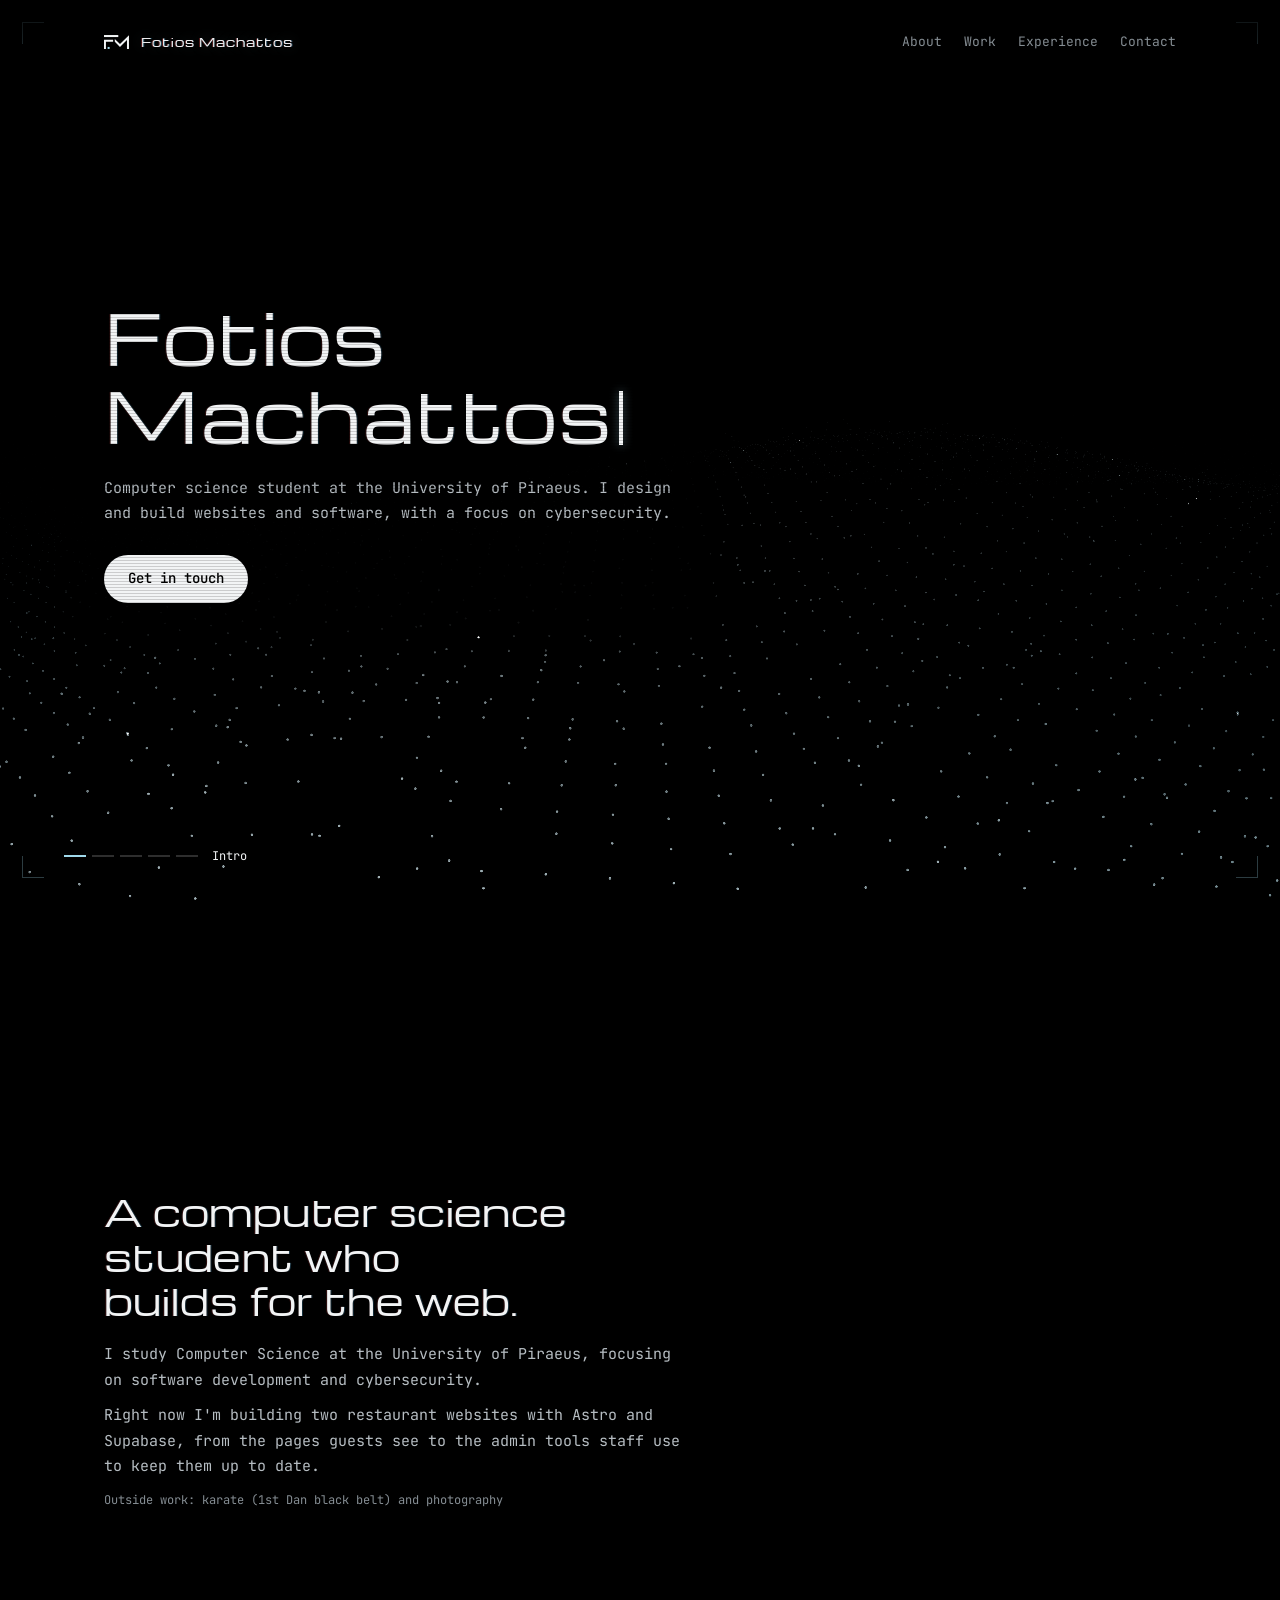
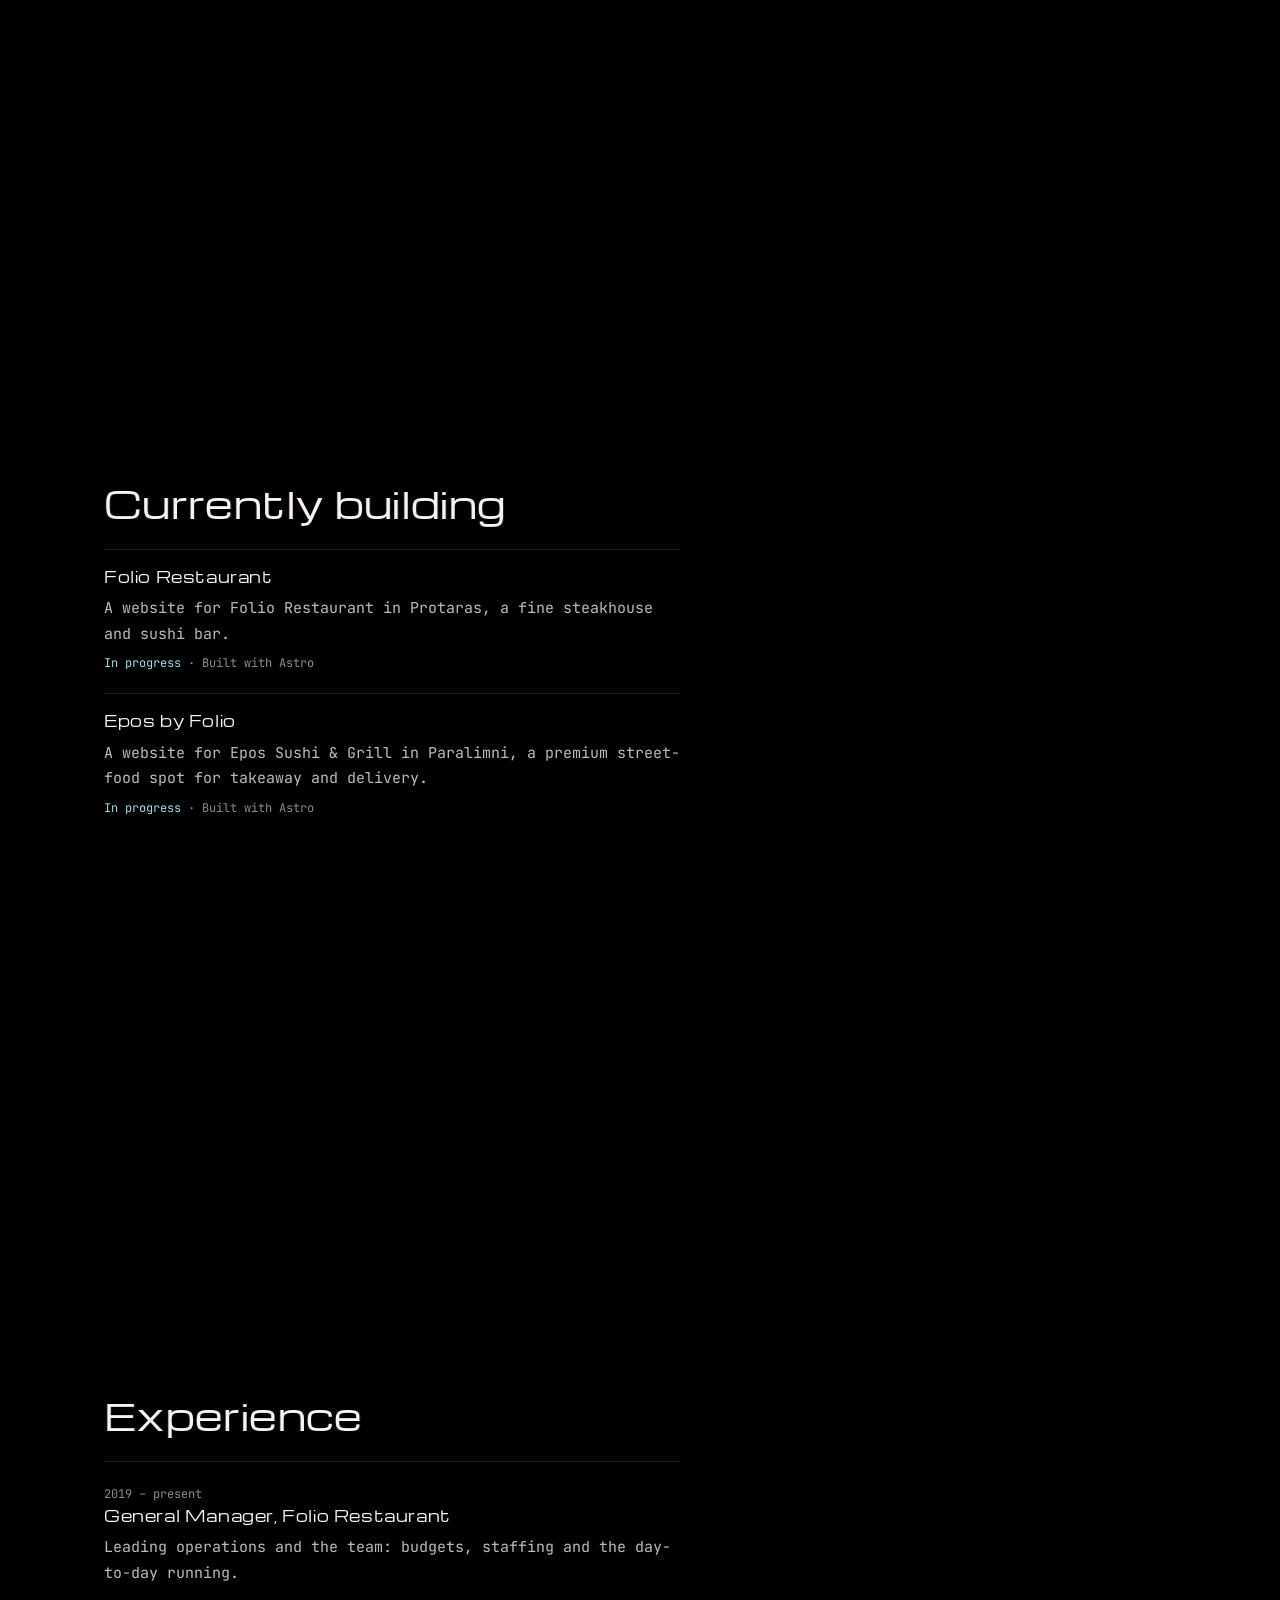
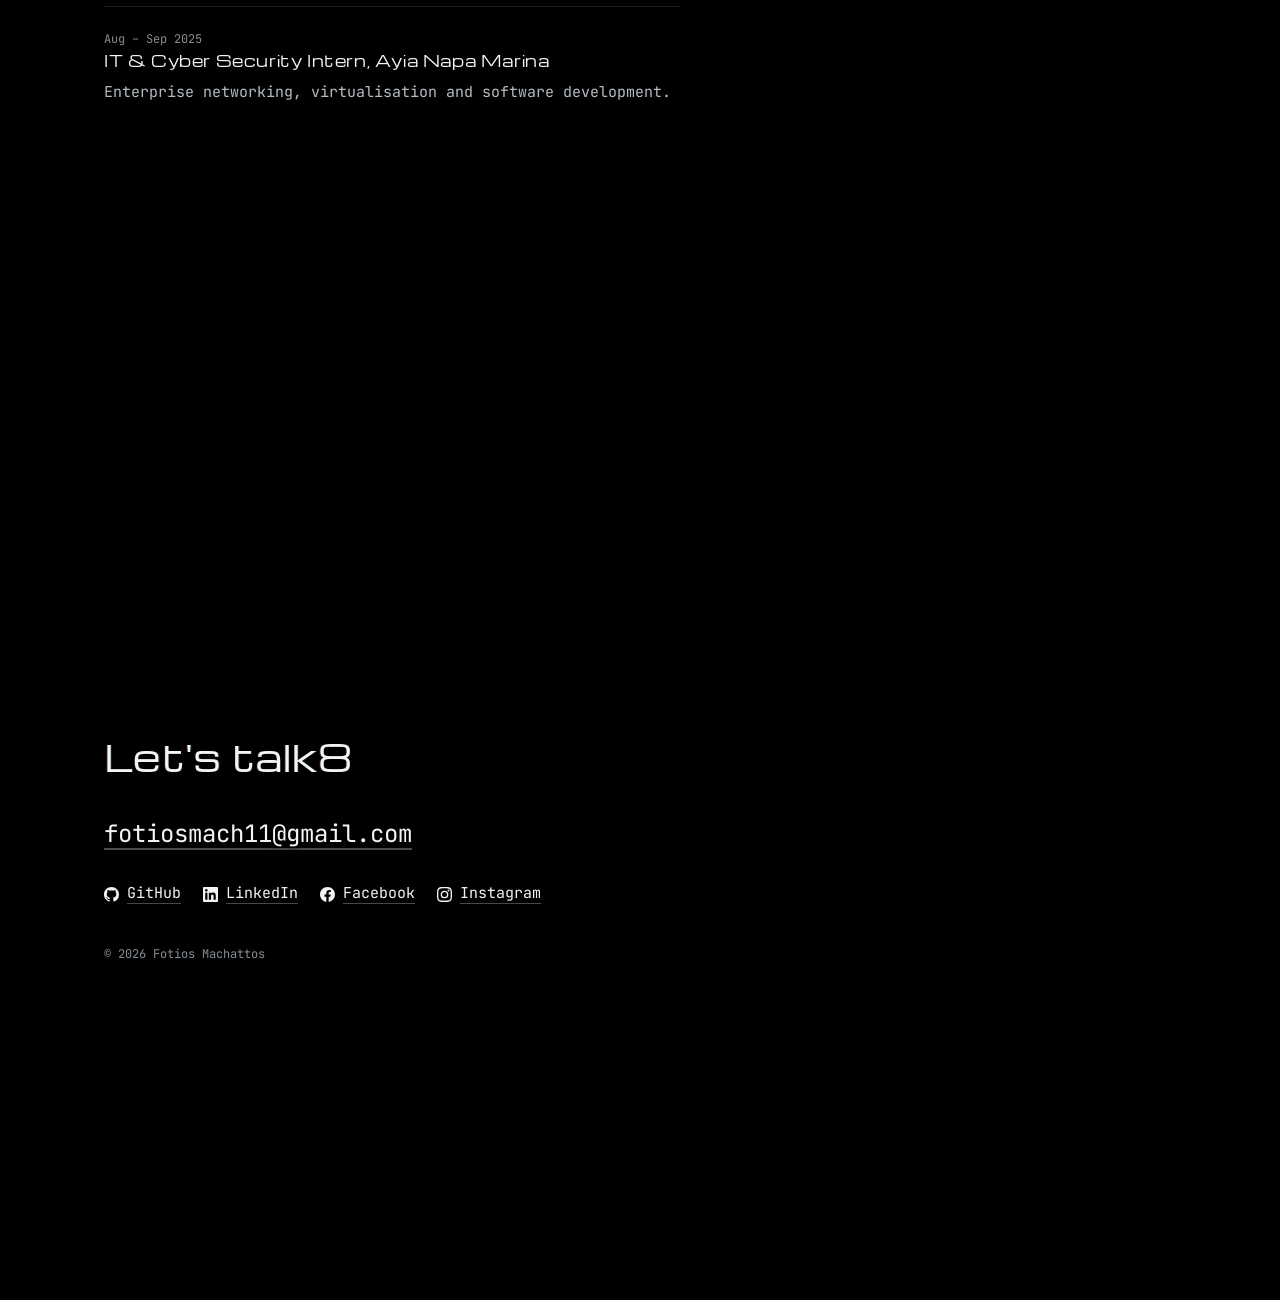
==== commit cb615758: "SEO: robots.txt, sitemap, Person structured data, descriptive title Co-Authored-By: Claude Opus 5.5 " ====
--- a/index.html
+++ b/index.html
@@ -5,7 +5,25 @@
   <meta name="viewport" content="width=device-width, initial-scale=1.0">
   <meta name="description" content="Fotios Machattos — computer science student at the University of Piraeus, building websites and software.">
   <meta name="theme-color" content="#000000">
-  <title>Fotios Machattos</title>
+  <title>Fotios Machattos · Computer Science Student</title>
+  <script type="application/ld+json">
+  {
+    "@context": "https://schema.org",
+    "@type": "Person",
+    "name": "Fotios Machattos",
+    "url": "https://fotiosmachattos.com/",
+    "image": "https://fotiosmachattos.com/assets/og-image.jpg",
+    "jobTitle": "Computer Science Student",
+    "affiliation": { "@type": "CollegeOrUniversity", "name": "University of Piraeus" },
+    "knowsAbout": ["Web development", "Software development", "Cybersecurity"],
+    "sameAs": [
+      "https://github.com/fotios11",
+      "https://www.linkedin.com/in/fotios-machattos/",
+      "https://www.instagram.com/fmachattos11/",
+      "https://www.facebook.com/fotios.machattos/"
+    ]
+  }
+  </script>
   <link rel="canonical" href="https://fotiosmachattos.com/">
   <link rel="icon" href="/favicon.ico" sizes="48x48">
   <link rel="icon" href="/favicon.svg" type="image/svg+xml">
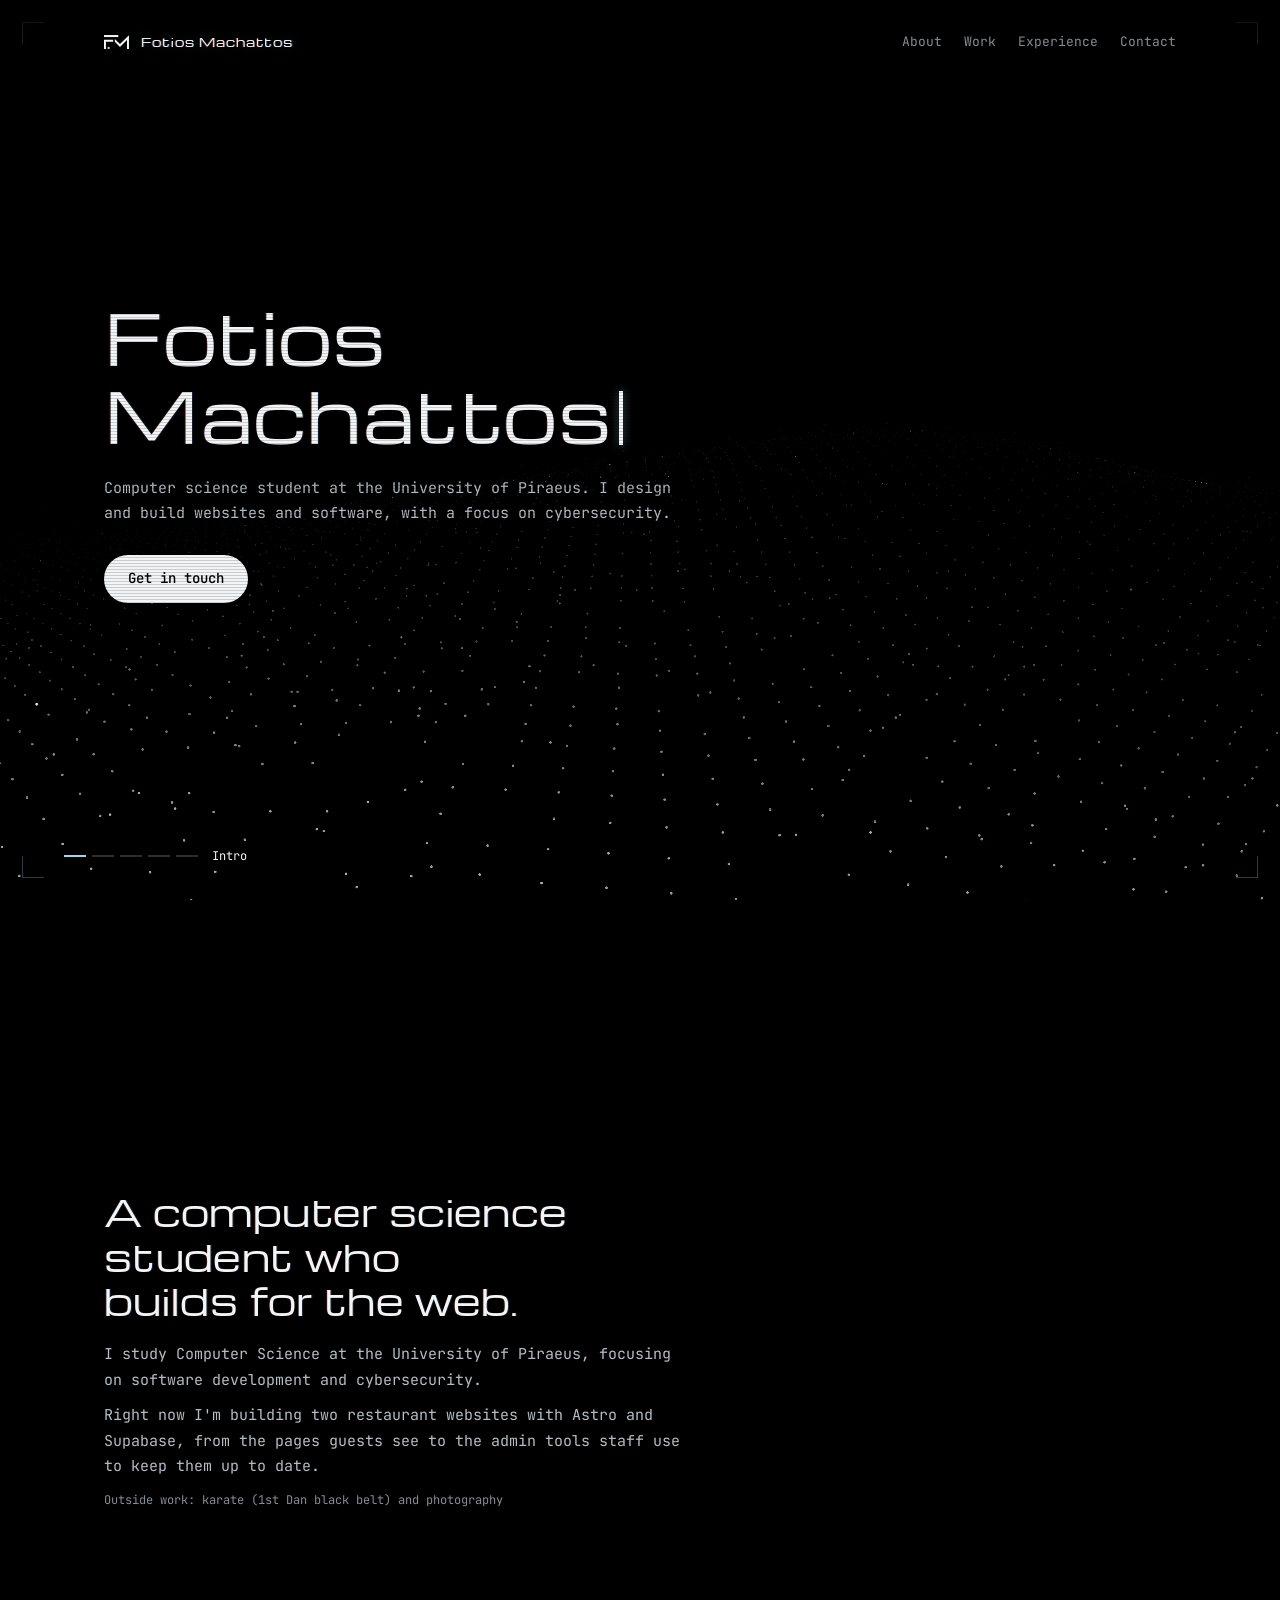
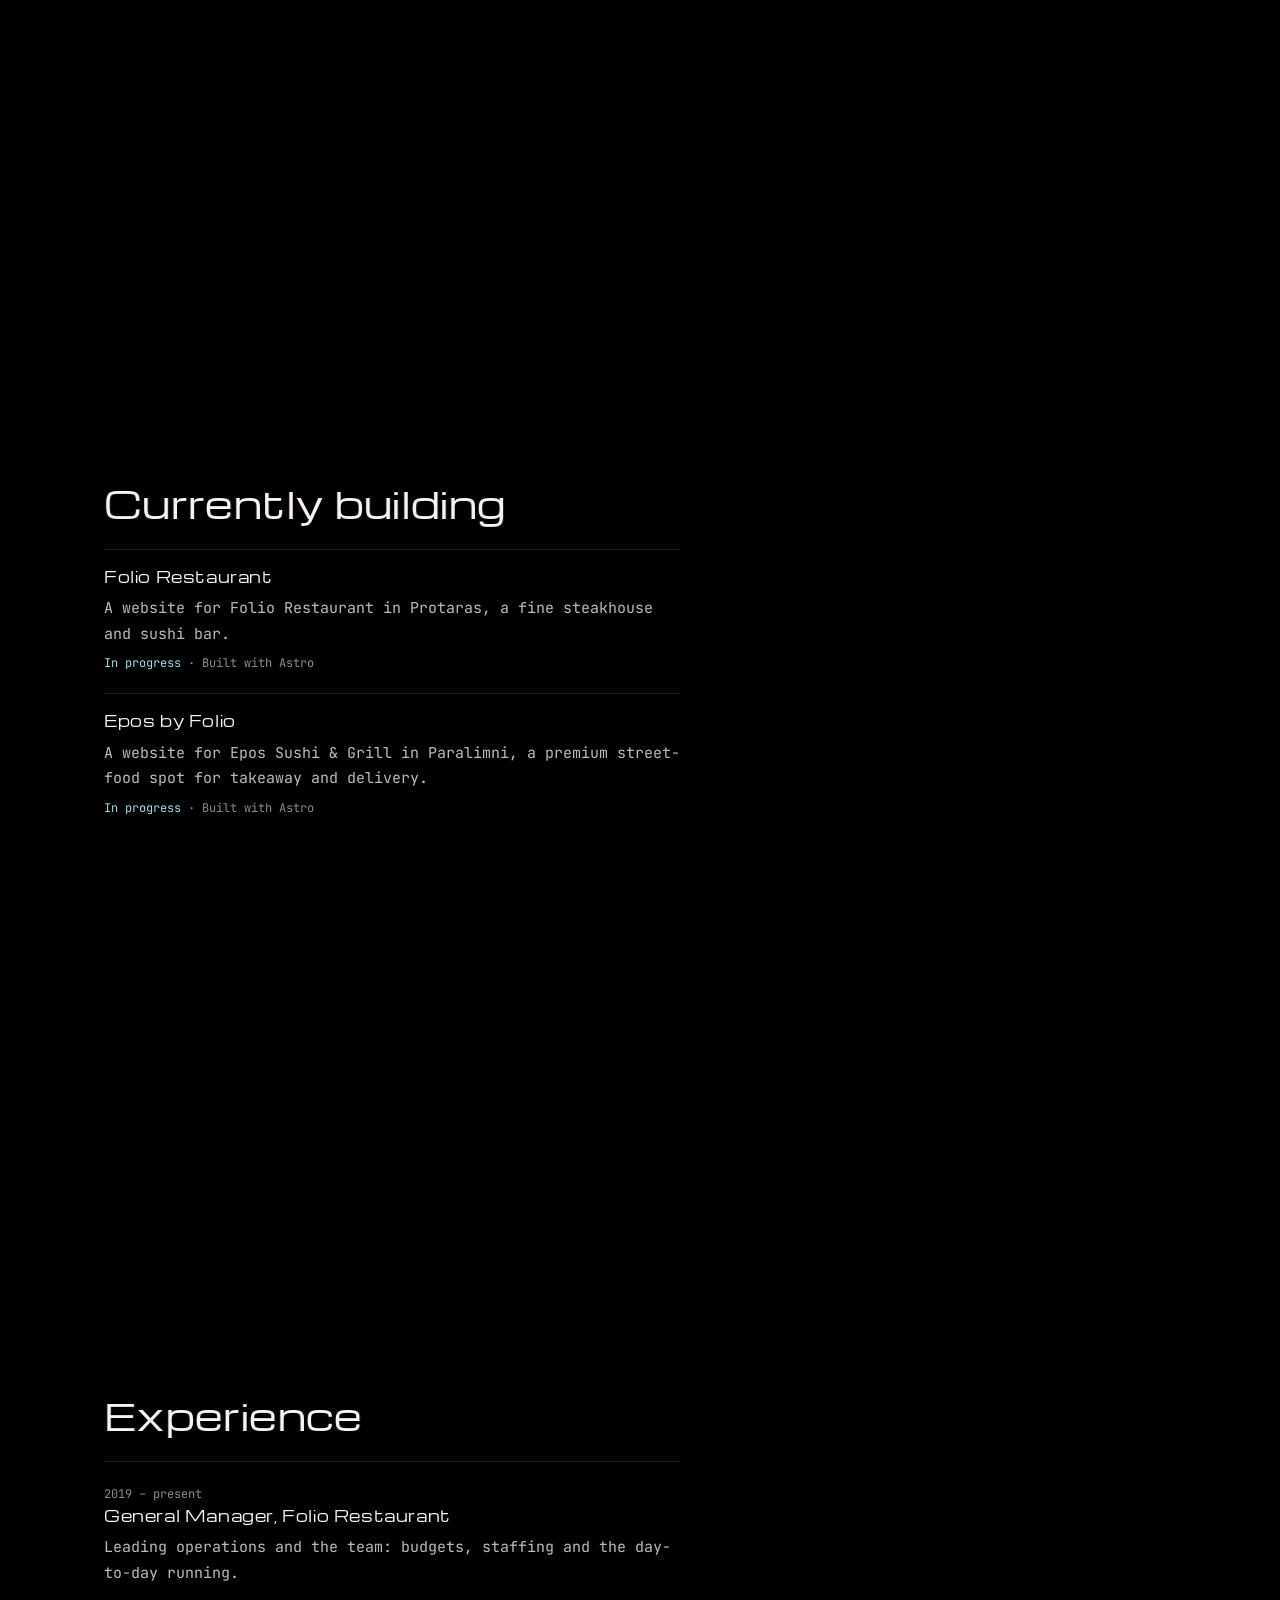
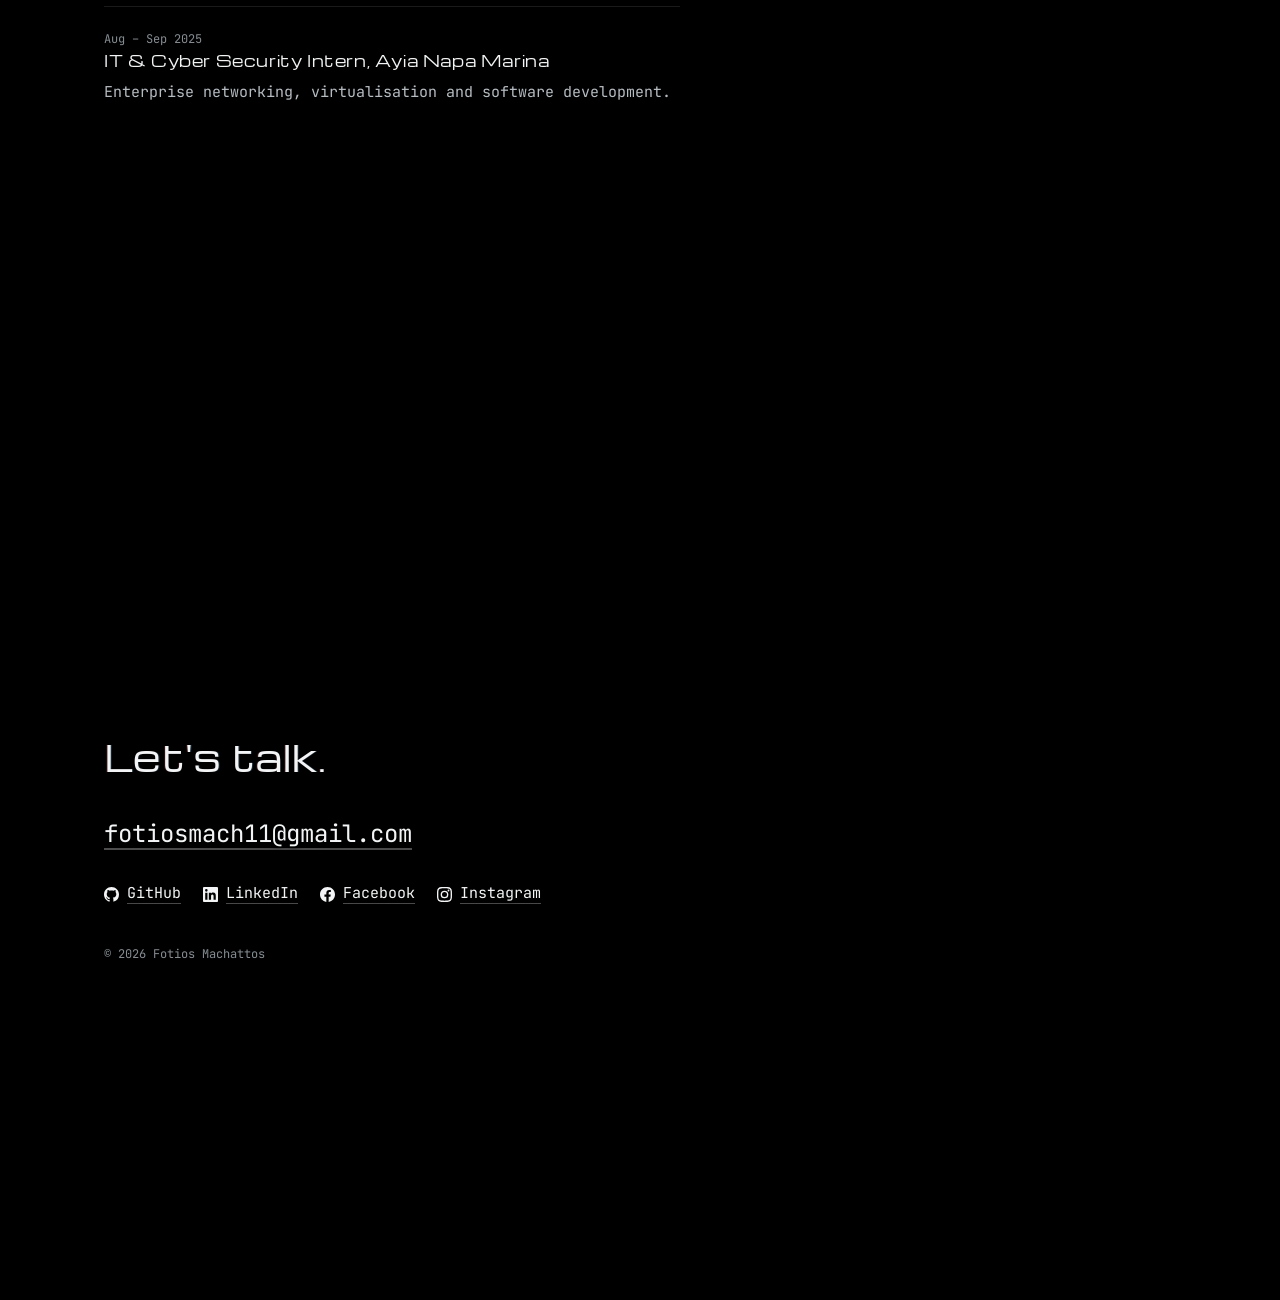
==== commit ef48b8a9: "Desktop: stop dimming dots behind text (read as dark boxes on the dense field) Co-Authored-By: Claud" ====
--- a/index.html
+++ b/index.html
@@ -658,7 +658,7 @@
         }
         while (rects.length < 2) rects.push([-9, -9, -9, -9]);
         gl.uniform4fv(U.uCalmA, rects[0]); gl.uniform4fv(U.uCalmB, rects[1]);
-        gl.uniform1f(U.uCalm, 0.35);
+        gl.uniform1f(U.uCalm, portrait ? 0.35 : 0.0);   // phones only: on the dense desktop field it reads as a box
 
         gl.clearColor(0, 0, 0, 0);
         gl.clear(gl.COLOR_BUFFER_BIT);
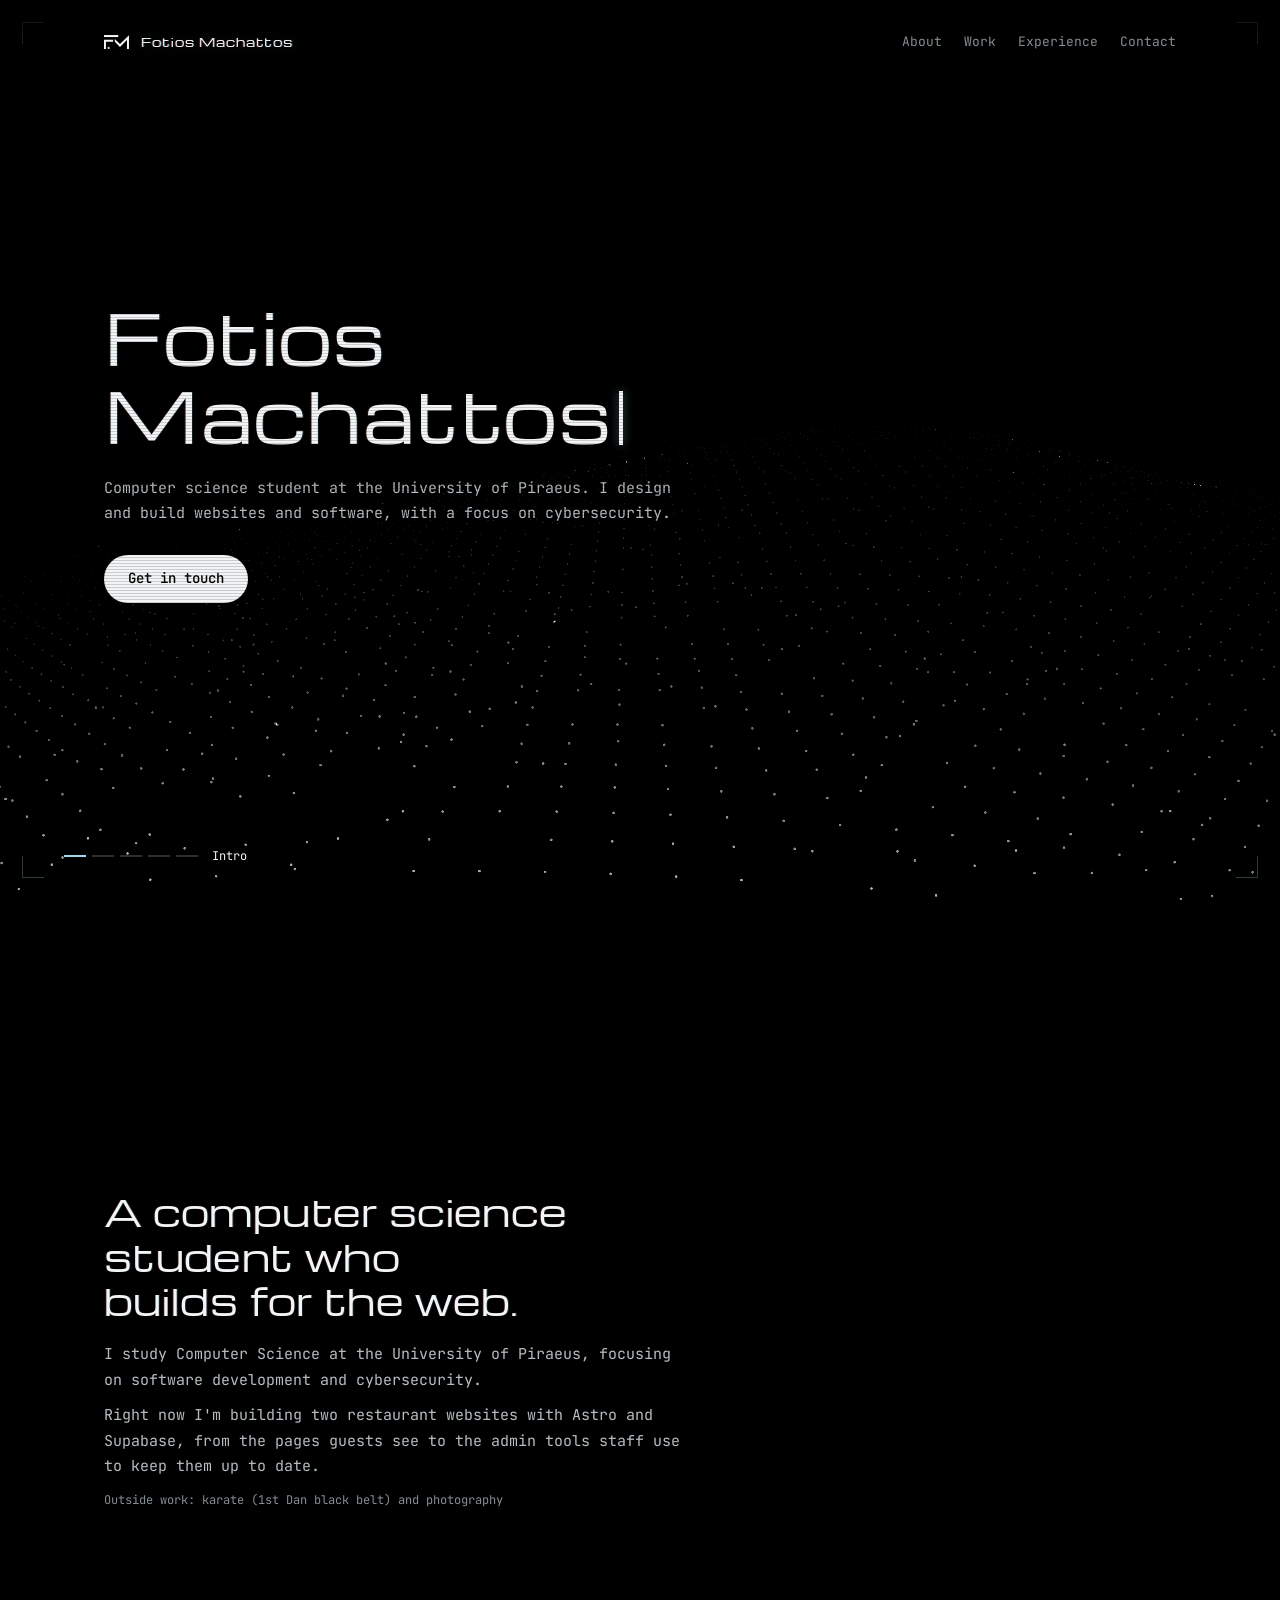
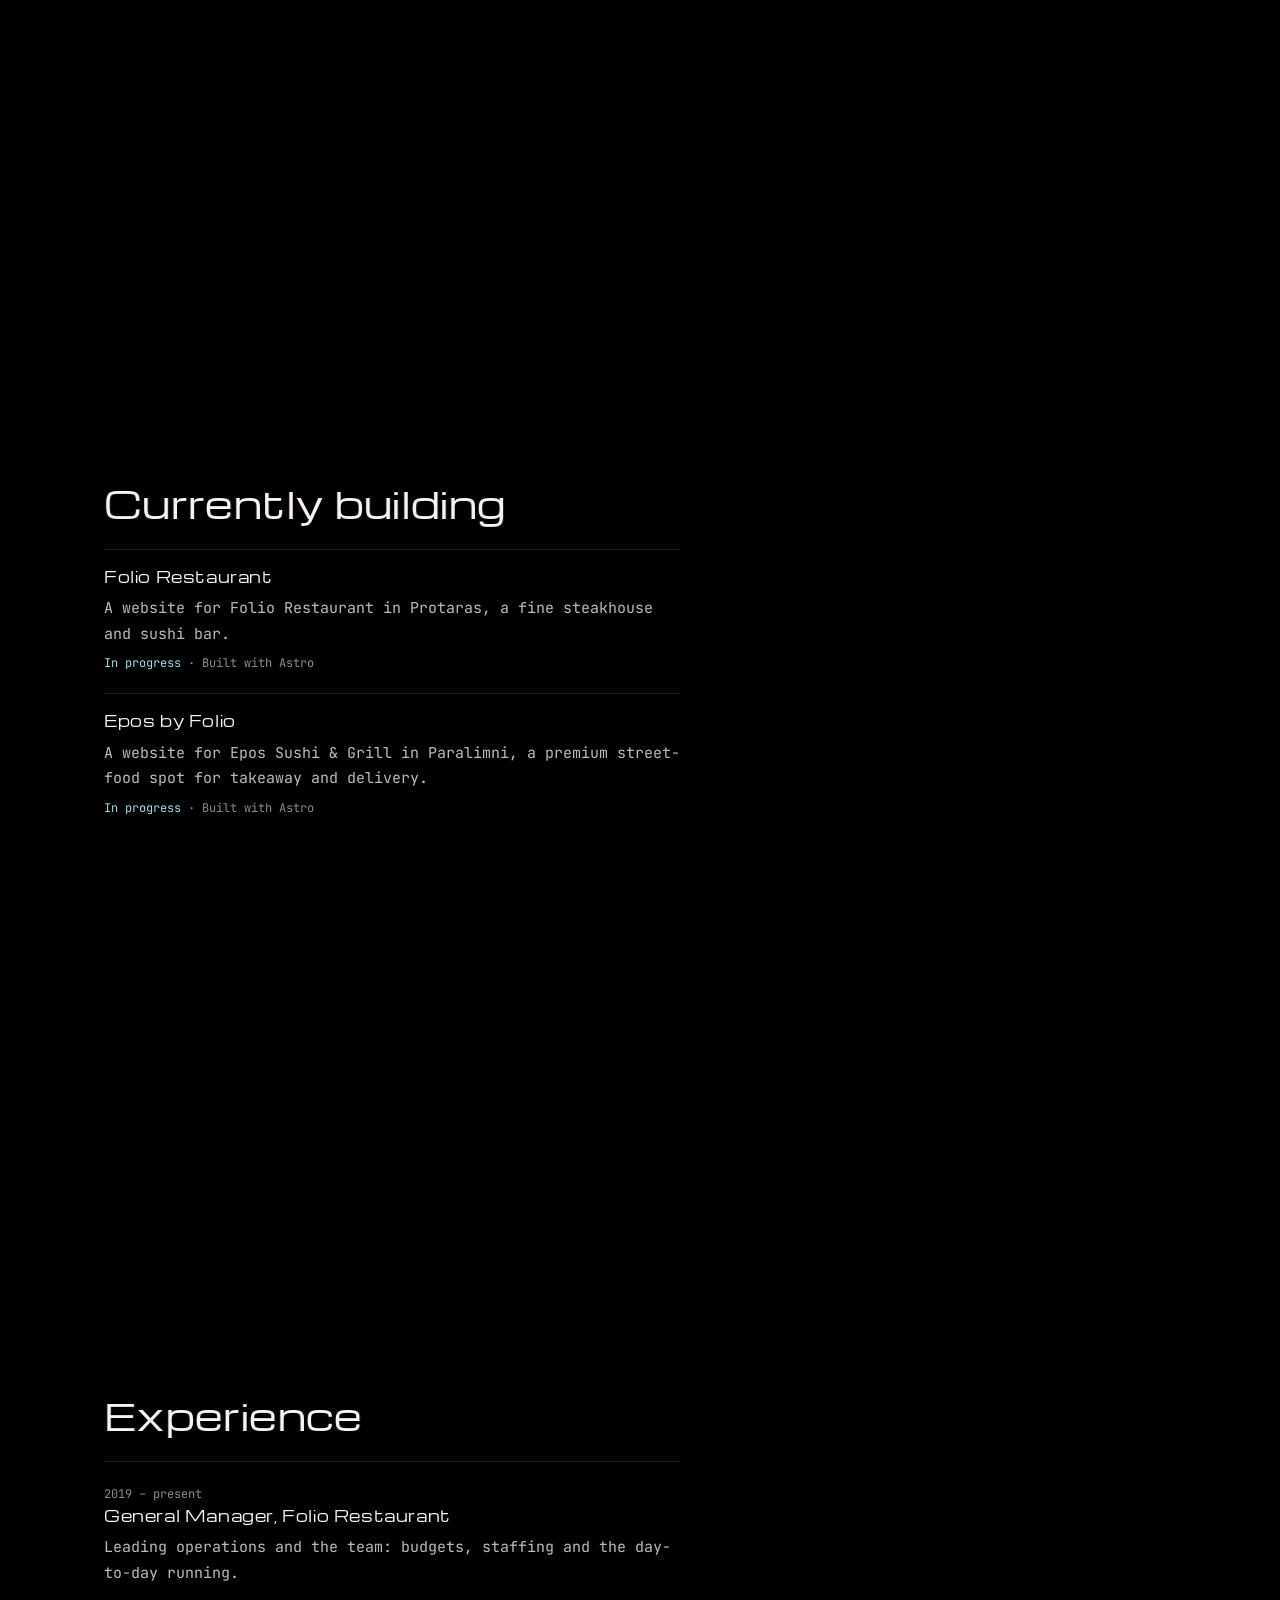
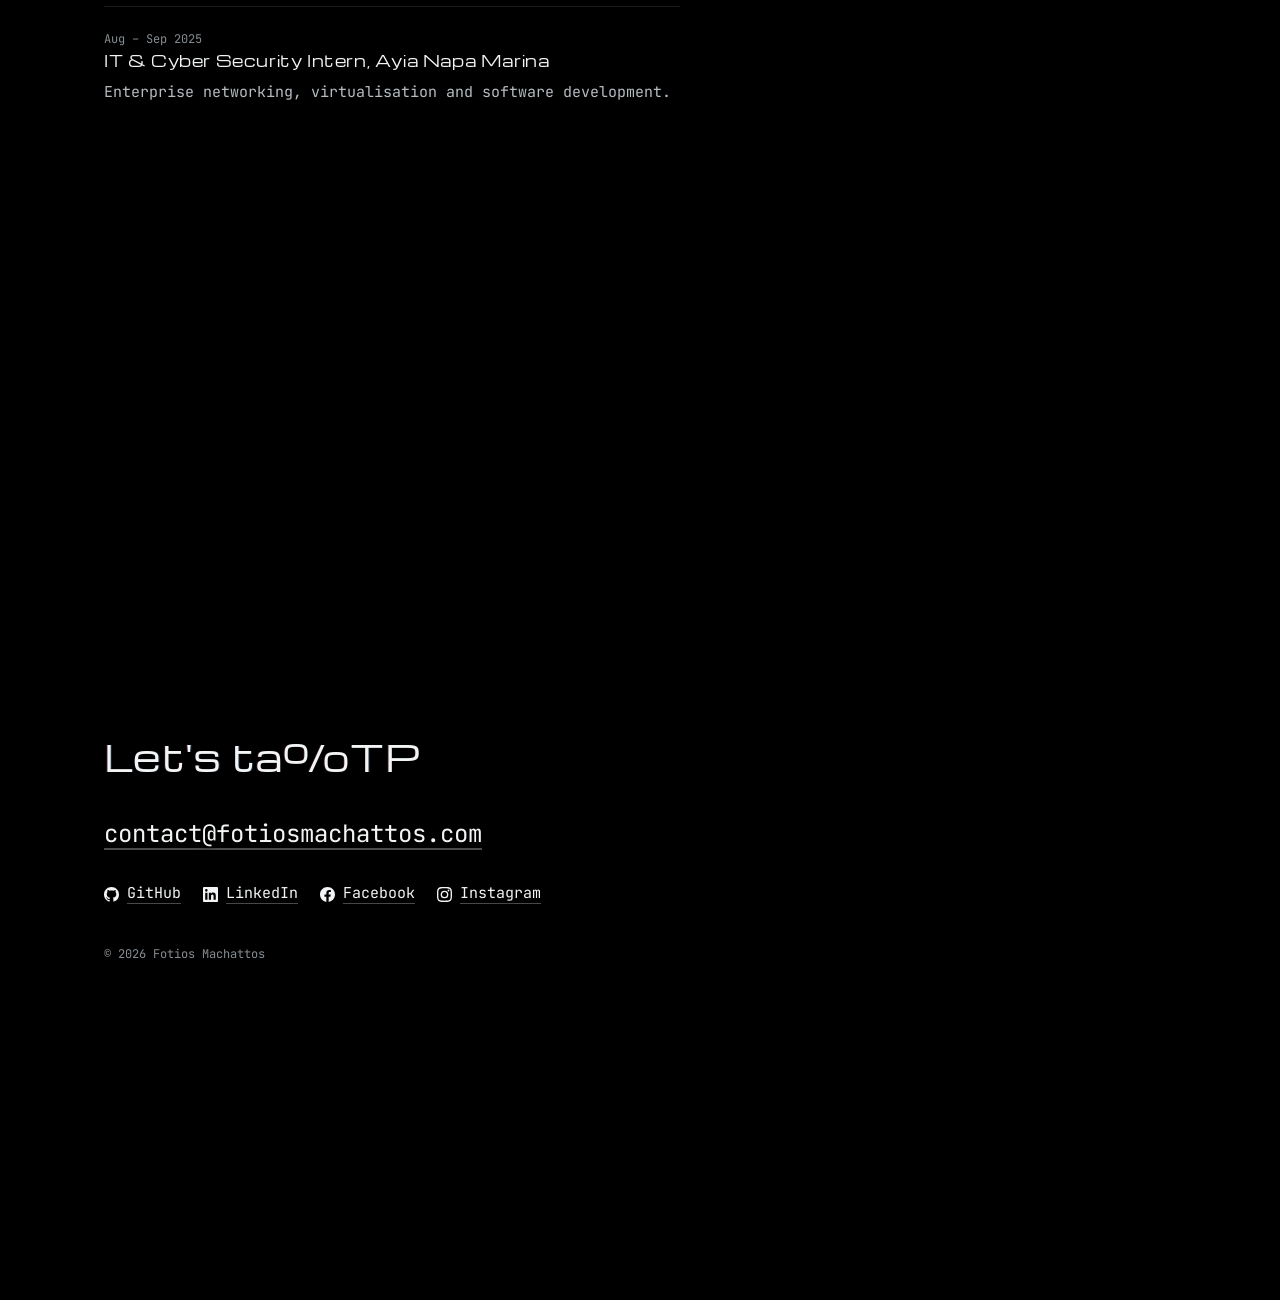
==== commit 7bc125c5: "Contact: use contact@fotiosmachattos.com instead of Gmail Co-Authored-By: Claude Opus 5.5 <noreply@a" ====
--- a/index.html
+++ b/index.html
@@ -13,6 +13,7 @@
     "name": "Fotios Machattos",
     "url": "https://fotiosmachattos.com/",
     "image": "https://fotiosmachattos.com/assets/og-image.jpg",
+    "email": "mailto:contact@fotiosmachattos.com",
     "jobTitle": "Computer Science Student",
     "affiliation": { "@type": "CollegeOrUniversity", "name": "University of Piraeus" },
     "knowsAbout": ["Web development", "Software development", "Cybersecurity"],
@@ -292,7 +293,7 @@
 
     <section id="contact" data-name="Contact"><div class="wrap"><div class="copy">
       <h2 class="rise">Let's talk.</h2>
-      <a class="email rise" href="mailto:fotiosmach11@gmail.com">fotiosmach11@gmail.com</a>
+      <a class="email rise" href="mailto:contact@fotiosmachattos.com">contact@fotiosmachattos.com</a>
       <div class="links rise">
         <a href="https://github.com/fotios11" target="_blank" rel="noopener noreferrer"><svg aria-hidden="true" viewBox="0 0 24 24"><path d="M12 0C5.37 0 0 5.37 0 12c0 5.31 3.435 9.795 8.205 11.385.6.105.825-.255.825-.57 0-.285-.015-1.23-.015-2.235-3.015.555-3.795-.735-4.035-1.41-.135-.345-.72-1.41-1.23-1.695-.42-.225-1.02-.78-.015-.795.945-.015 1.62.87 1.845 1.23 1.08 1.815 2.805 1.305 3.495.99.105-.78.42-1.305.765-1.605-2.67-.3-5.46-1.335-5.46-5.925 0-1.305.465-2.385 1.23-3.225-.12-.3-.54-1.53.12-3.18 0 0 1.005-.315 3.3 1.23.96-.27 1.98-.405 3-.405s2.04.135 3 .405c2.295-1.56 3.3-1.23 3.3-1.23.66 1.65.24 2.88.12 3.18.765.84 1.23 1.905 1.23 3.225 0 4.605-2.805 5.625-5.475 5.925.435.375.81 1.095.81 2.22 0 1.605-.015 2.895-.015 3.3 0 .315.225.69.825.57A12.02 12.02 0 0 0 24 12c0-6.63-5.37-12-12-12z"/></svg><span>GitHub</span><span class="sr-only"> (opens in new tab)</span></a>
         <a href="https://www.linkedin.com/in/fotios-machattos/" target="_blank" rel="noopener noreferrer"><svg aria-hidden="true" viewBox="0 0 24 24"><path d="M20.447 20.452h-3.554v-5.569c0-1.328-.027-3.037-1.852-3.037-1.853 0-2.136 1.445-2.136 2.939v5.667H9.351V9h3.414v1.561h.046c.477-.9 1.637-1.85 3.37-1.85 3.601 0 4.267 2.37 4.267 5.455v6.286zM5.337 7.433a2.062 2.062 0 0 1-2.063-2.065 2.064 2.064 0 1 1 2.063 2.065zm1.782 13.019H3.555V9h3.564v11.452zM22.225 0H1.771C.792 0 0 .774 0 1.729v20.542C0 23.227.792 24 1.771 24h20.451C23.2 24 24 23.227 24 22.271V1.729C24 .774 23.2 0 22.222 0h.003z"/></svg><span>LinkedIn</span><span class="sr-only"> (opens in new tab)</span></a>
